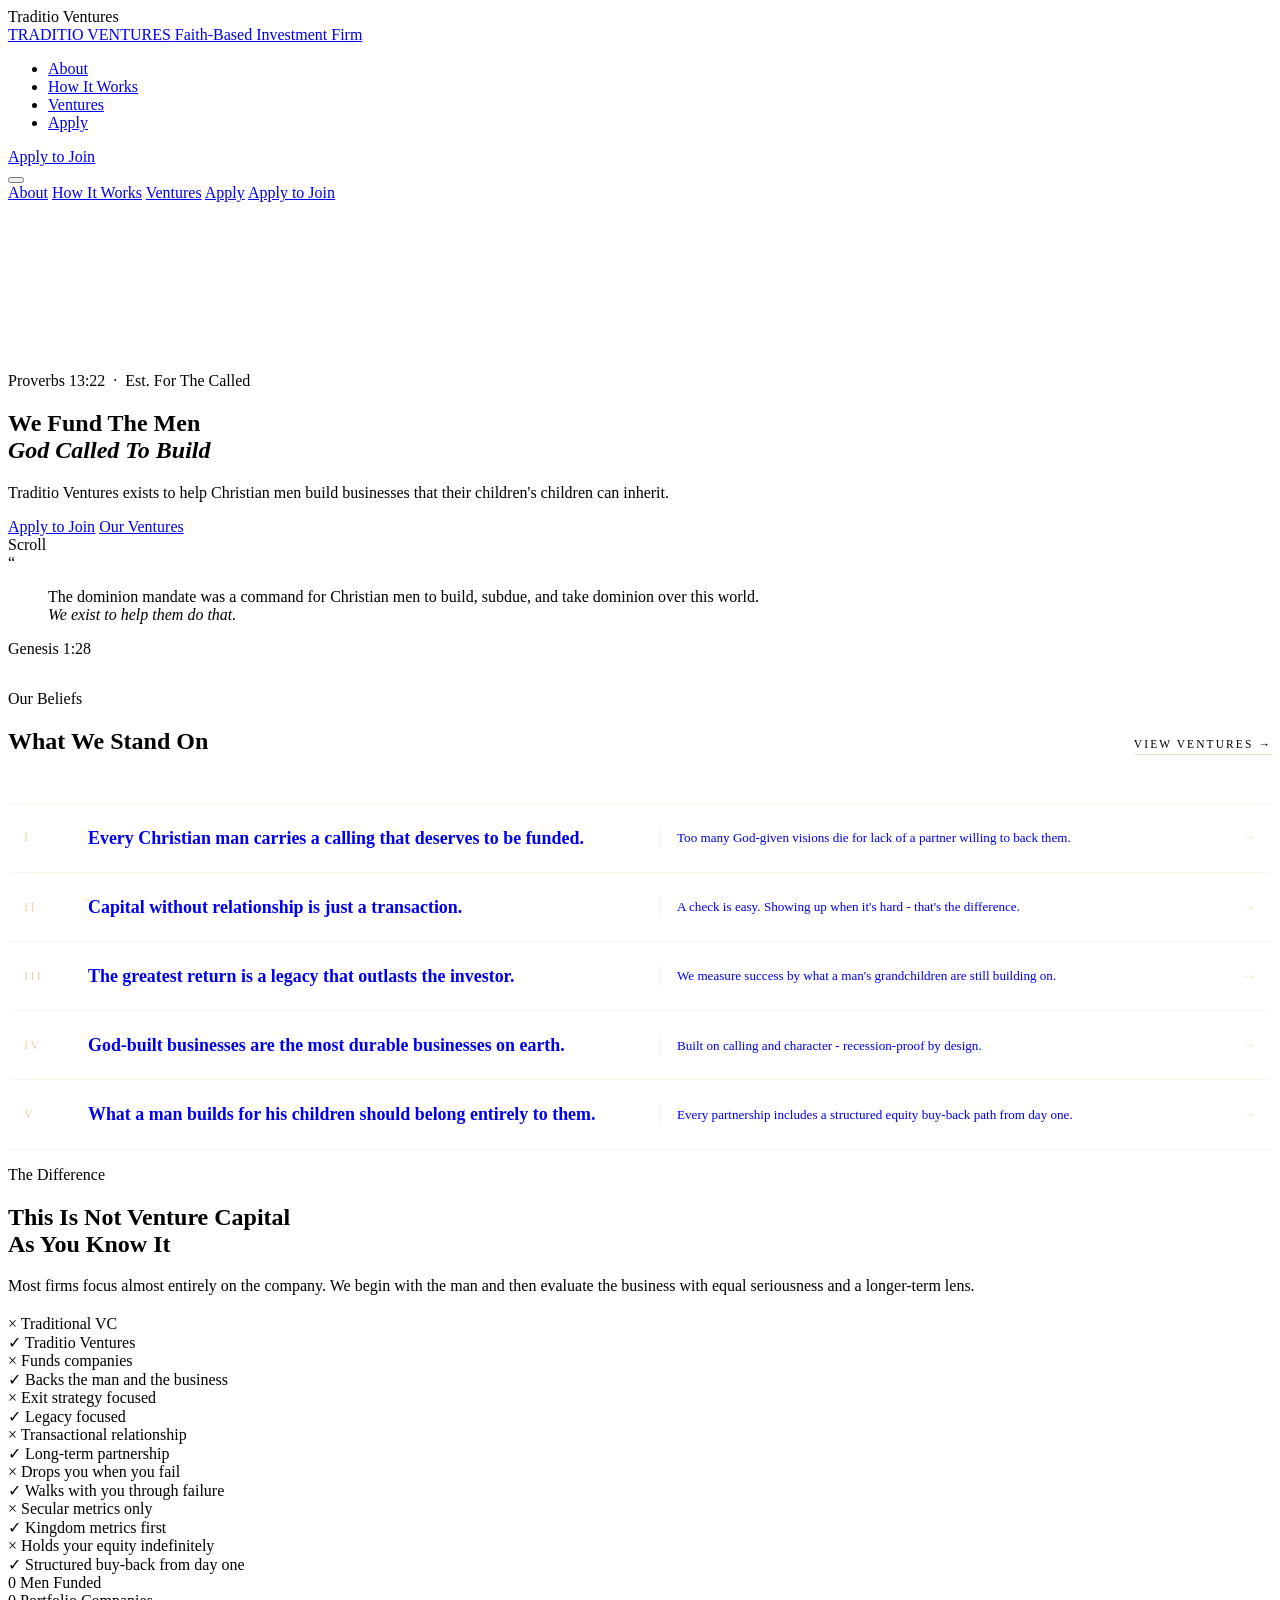
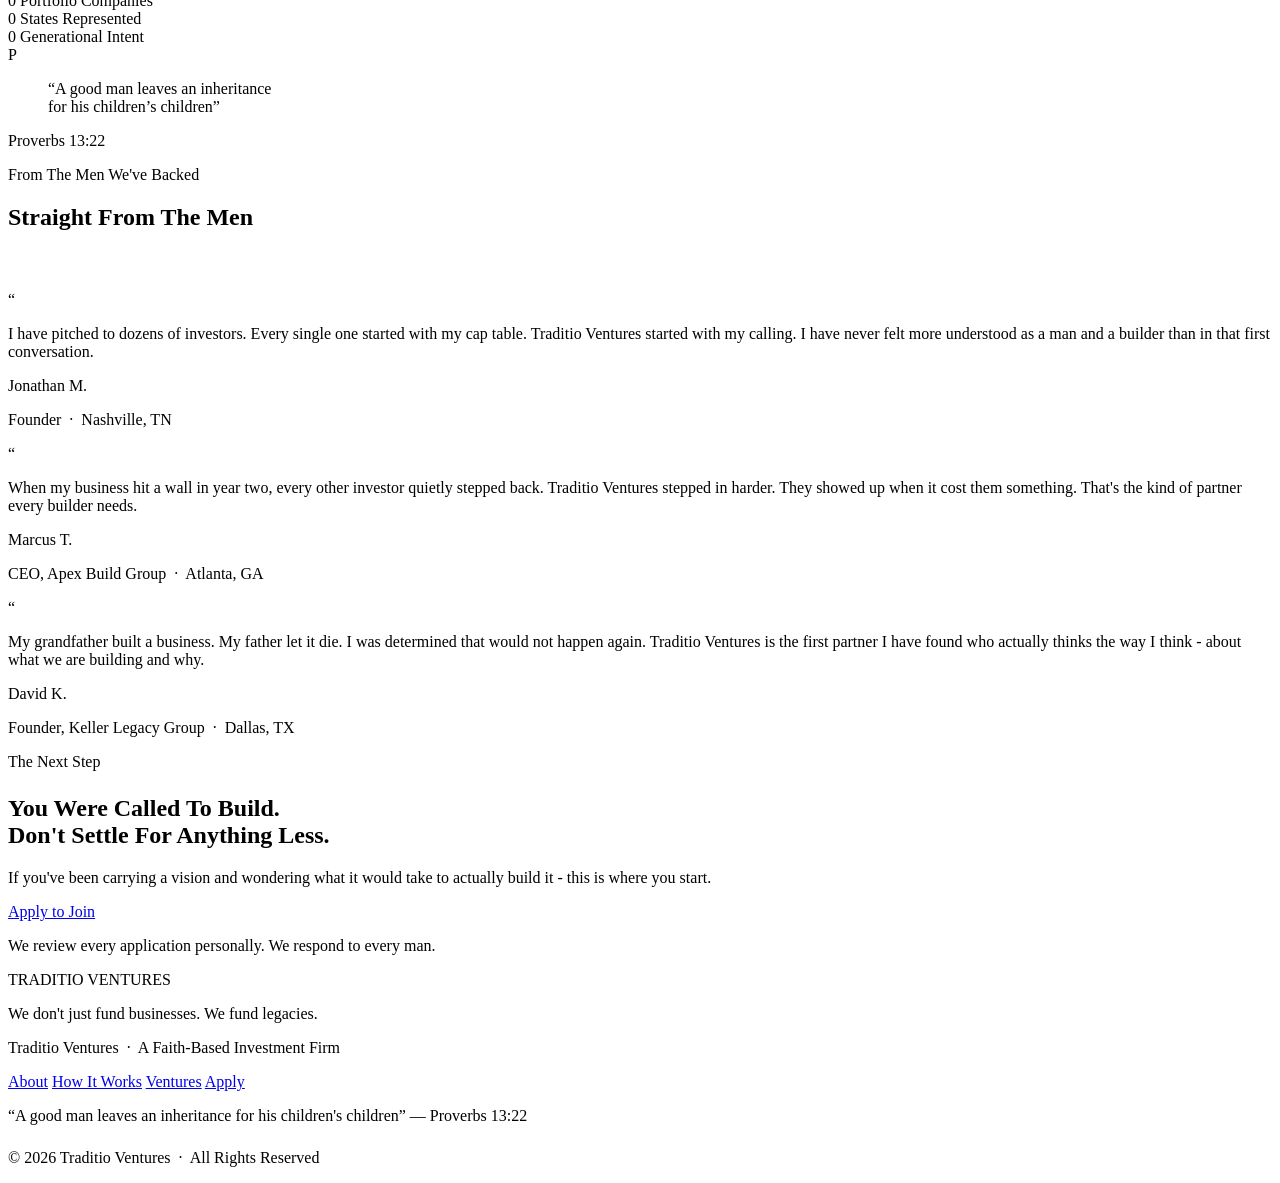
==== index.html @ 93e2459e "Add files via upload" ====
﻿<!DOCTYPE html>
<html lang="en">
<head>
  <meta charset="UTF-8" />
  <meta name="viewport" content="width=device-width, initial-scale=1.0" />
  <meta name="description" content="Traditio Ventures - We don't just fund businesses. We fund legacies. A faith-based investment firm partnering with Christian men building generational businesses." />
  <title>Traditio Ventures - We Fund Legacies</title>
  <link rel="preconnect" href="https://fonts.googleapis.com" />
  <link rel="preconnect" href="https://fonts.gstatic.com" crossorigin />
  <link rel="stylesheet" href="css/styles.css" />
</head>
<body>

  <div class="page-loader" aria-hidden="true">
    <span class="page-loader__text">Traditio Ventures</span>
  </div>

  <nav class="nav" role="navigation" aria-label="Main navigation">
    <a href="index.html" class="nav__brand">
      <span class="nav__wordmark">TRADITIO VENTURES</span>
      <span class="nav__sub">Faith-Based Investment Firm</span>
    </a>
        <ul class="nav__links" role="list">
      <li><a href="about.html"        class="nav__link">About</a></li>
      <li><a href="how-it-works.html" class="nav__link">How It Works</a></li>
      <li><a href="ventures.html"     class="nav__link">Ventures</a></li>
      <li><a href="apply.html"        class="nav__link">Apply</a></li>
    </ul>
    <div class="nav__cta-wrap">
      <a href="apply.html" class="btn btn-secondary nav__cta">Apply to Join</a>
    </div>
    <button class="nav__hamburger" aria-label="Open menu" aria-expanded="false">
      <span></span><span></span><span></span>
    </button>
  </nav>

    <div class="nav__mobile" role="dialog" aria-label="Mobile navigation">
    <a href="about.html"        class="nav__mobile-link">About</a>
    <a href="how-it-works.html" class="nav__mobile-link">How It Works</a>
    <a href="ventures.html"     class="nav__mobile-link">Ventures</a>
    <a href="apply.html"        class="nav__mobile-link">Apply</a>
    <a href="apply.html"        class="btn btn-primary nav__cta">Apply to Join</a>
  </div>

  <main>

    <!-- HERO -->
    <section class="hero" aria-label="Hero">
      <div class="hero__bg">
        <canvas class="hero__canvas" aria-hidden="true"></canvas>
        <div class="hero__glow" aria-hidden="true"></div>
      </div>
      <div class="hero__content">
        <div class="hero__line" aria-hidden="true"></div>
        <p class="t-label hero__label fade-up">Proverbs 13:22 &nbsp;&middot;&nbsp; Est. For The Called</p>
        <h1 class="t-display hero__headline fade-up fade-up-delay-1">
          We Fund The Men<br>
          <em style="font-style:italic; color: var(--gold);">God Called To Build</em>
        </h1>
        <p class="hero__sub fade-up fade-up-delay-2">
          Traditio Ventures exists to help Christian men build businesses that their children's children can inherit.
        </p>
        <div class="hero__ctas fade-up fade-up-delay-3">
          <a href="apply.html"      class="btn btn-primary">Apply to Join</a>
          <a href="ventures.html" class="btn btn-secondary">Our Ventures</a>
        </div>
      </div>
      <div class="hero__scroll" aria-hidden="true">
        <span class="hero__scroll-text">Scroll</span>
        <div class="hero__scroll-line"></div>
      </div>
    </section>

    <!-- STATEMENT -->
    <section class="statement-section" aria-label="Core Statement">
      <div class="statement__quote-mark" aria-hidden="true">&ldquo;</div>
      <div class="container text-center">
        <div class="gold-line"></div>
        <blockquote class="statement__text fade-in">
          The dominion mandate was a command for Christian men to build, subdue, and take dominion over this world.<br>
          <em>We exist to help them do that.</em>
        </blockquote>
        <div class="gold-line"></div>
        <p class="statement__attribution fade-up fade-up-delay-1">
          Genesis 1:28
        </p>
      </div>
    </section>

    <!-- WHAT WE BELIEVE -->
    <section class="beliefs-strip section-pad bg-primary" aria-label="What We Believe">
      <div class="container">

        <div class="beliefs-strip__header fade-up">
          <div>
            <p class="section-label left">Our Beliefs</p>
            <h2 class="section-headline" style="margin-bottom:0;">What We Stand On</h2>
          </div>
          <a href="ventures.html" class="beliefs-strip__more">
            View Ventures <span aria-hidden="true">&rarr;</span>
          </a>
        </div>

        <div class="gold-line fade-up" style="margin-bottom: 48px;"></div>

        <div class="beliefs-list">

          <a href="ventures.html" class="belief-row fade-up">
            <span class="belief-row__num">I</span>
            <span class="belief-row__title">Every Christian man carries a calling that deserves to be funded.</span>
            <span class="belief-row__snippet">Too many God-given visions die for lack of a partner willing to back them.</span>
            <span class="belief-row__arrow" aria-hidden="true">&rarr;</span>
          </a>

          <a href="ventures.html" class="belief-row fade-up fade-up-delay-1">
            <span class="belief-row__num">II</span>
            <span class="belief-row__title">Capital without relationship is just a transaction.</span>
            <span class="belief-row__snippet">A check is easy. Showing up when it's hard - that's the difference.</span>
            <span class="belief-row__arrow" aria-hidden="true">&rarr;</span>
          </a>

          <a href="ventures.html" class="belief-row fade-up fade-up-delay-2">
            <span class="belief-row__num">III</span>
            <span class="belief-row__title">The greatest return is a legacy that outlasts the investor.</span>
            <span class="belief-row__snippet">We measure success by what a man's grandchildren are still building on.</span>
            <span class="belief-row__arrow" aria-hidden="true">&rarr;</span>
          </a>

          <a href="ventures.html" class="belief-row fade-up fade-up-delay-3">
            <span class="belief-row__num">IV</span>
            <span class="belief-row__title">God-built businesses are the most durable businesses on earth.</span>
            <span class="belief-row__snippet">Built on calling and character - recession-proof by design.</span>
            <span class="belief-row__arrow" aria-hidden="true">&rarr;</span>
          </a>

          <a href="ventures.html" class="belief-row fade-up fade-up-delay-4">
            <span class="belief-row__num">V</span>
            <span class="belief-row__title">What a man builds for his children should belong entirely to them.</span>
            <span class="belief-row__snippet">Every partnership includes a structured equity buy-back path from day one.</span>
            <span class="belief-row__arrow" aria-hidden="true">&rarr;</span>
          </a>

        </div>
      </div>
    </section>

    <!-- HOW WE ARE DIFFERENT -->
    <section class="section-pad bg-tertiary" aria-label="How We Are Different">
      <div class="container">

        <div class="text-center fade-up" style="margin-bottom: 20px;">
          <p class="section-label center">The Difference</p>
          <h2 class="section-headline">This Is Not Venture Capital<br>As You Know It</h2>
          <div class="gold-line"></div>
          <p class="section-sub center" style="margin-top: 16px;">
            Most firms focus almost entirely on the company. We begin with the man and then evaluate the business with equal seriousness and a longer-term lens.
          </p>
        </div>

        <div class="comparison fade-up fade-up-delay-1">

          <div class="comparison__header comparison__header--trad">
            <span class="comparison__icon comparison__icon--x">&times;</span>
            Traditional VC
          </div>
          <div class="comparison__header comparison__header--tv">
            <span class="comparison__icon comparison__icon--check">&#10003;</span>
            Traditio Ventures
          </div>

          <div class="comparison__cell comparison__cell--trad">
            <span class="comparison__icon comparison__icon--x">&times;</span>
            Funds companies
          </div>
          <div class="comparison__cell comparison__cell--tv">
            <span class="comparison__icon comparison__icon--check">&#10003;</span>
            Backs the man and the business
          </div>

          <div class="comparison__cell comparison__cell--trad">
            <span class="comparison__icon comparison__icon--x">&times;</span>
            Exit strategy focused
          </div>
          <div class="comparison__cell comparison__cell--tv">
            <span class="comparison__icon comparison__icon--check">&#10003;</span>
            Legacy focused
          </div>

          <div class="comparison__cell comparison__cell--trad">
            <span class="comparison__icon comparison__icon--x">&times;</span>
            Transactional relationship
          </div>
          <div class="comparison__cell comparison__cell--tv">
            <span class="comparison__icon comparison__icon--check">&#10003;</span>
            Long-term partnership
          </div>

          <div class="comparison__cell comparison__cell--trad">
            <span class="comparison__icon comparison__icon--x">&times;</span>
            Drops you when you fail
          </div>
          <div class="comparison__cell comparison__cell--tv">
            <span class="comparison__icon comparison__icon--check">&#10003;</span>
            Walks with you through failure
          </div>

          <div class="comparison__cell comparison__cell--trad">
            <span class="comparison__icon comparison__icon--x">&times;</span>
            Secular metrics only
          </div>
          <div class="comparison__cell comparison__cell--tv">
            <span class="comparison__icon comparison__icon--check">&#10003;</span>
            Kingdom metrics first
          </div>

          <div class="comparison__cell comparison__cell--trad">
            <span class="comparison__icon comparison__icon--x">&times;</span>
            Holds your equity indefinitely
          </div>
          <div class="comparison__cell comparison__cell--tv">
            <span class="comparison__icon comparison__icon--check">&#10003;</span>
            Structured buy-back from day one
          </div>

        </div>
      </div>
    </section>

    <!-- THE NUMBERS -->
    <section class="bg-secondary" aria-label="Our Impact">
      <div class="container" style="padding-top: 0; padding-bottom: 0;">
        <div class="stats-grid">
          <div class="stat-item fade-up">
            <span class="stat-item__number" data-count="47" data-suffix="+">0</span>
            <span class="stat-item__label">Men Funded</span>
          </div>
          <div class="stat-item fade-up fade-up-delay-1">
            <span class="stat-item__number" data-count="52" data-suffix="+">0</span>
            <span class="stat-item__label">Portfolio Companies</span>
          </div>
          <div class="stat-item fade-up fade-up-delay-2">
            <span class="stat-item__number" data-count="24">0</span>
            <span class="stat-item__label">States Represented</span>
          </div>
          <div class="stat-item fade-up fade-up-delay-3">
            <span class="stat-item__number" data-count="100" data-suffix="%">0</span>
            <span class="stat-item__label">Generational Intent</span>
          </div>
        </div>
      </div>
    </section>

    <!-- SCRIPTURE -->
    <section class="scripture-section" aria-label="Scripture Foundation">
      <div class="scripture__bg-letter" aria-hidden="true">P</div>
      <div class="container">
        <blockquote class="scripture__verse fade-in">
          &ldquo;A good man leaves an inheritance<br>
          for his children&rsquo;s children&rdquo;
        </blockquote>
        <div class="gold-line fade-up"></div>
        <p class="scripture__ref fade-up fade-up-delay-1">Proverbs 13:22</p>
      </div>
    </section>

    <!-- TESTIMONIALS -->
    <section class="section-pad bg-tertiary" aria-label="Testimonials">
      <div class="container">

        <div class="text-center fade-up" style="margin-bottom: 60px;">
          <p class="section-label center">From The Men We've Backed</p>
          <h2 class="section-headline">Straight From The Men</h2>
          <div class="gold-line"></div>
        </div>

        <div class="testimonials-grid" data-stagger>

          <div class="testimonial-card fade-up">
            <span class="testimonial-card__mark" aria-hidden="true">&ldquo;</span>
            <p class="testimonial-card__text">
              I have pitched to dozens of investors. Every single one started with my cap table. Traditio Ventures started with my calling. I have never felt more understood as a man and a builder than in that first conversation.
            </p>
            <p class="testimonial-card__name">Jonathan M.</p>
            <p class="testimonial-card__meta">Founder &nbsp;&middot;&nbsp; Nashville, TN</p>
          </div>

          <div class="testimonial-card fade-up fade-up-delay-1">
            <span class="testimonial-card__mark" aria-hidden="true">&ldquo;</span>
            <p class="testimonial-card__text">
              When my business hit a wall in year two, every other investor quietly stepped back. Traditio Ventures stepped in harder. They showed up when it cost them something. That's the kind of partner every builder needs.
            </p>
            <p class="testimonial-card__name">Marcus T.</p>
            <p class="testimonial-card__meta">CEO, Apex Build Group &nbsp;&middot;&nbsp; Atlanta, GA</p>
          </div>

          <div class="testimonial-card fade-up fade-up-delay-2">
            <span class="testimonial-card__mark" aria-hidden="true">&ldquo;</span>
            <p class="testimonial-card__text">
              My grandfather built a business. My father let it die. I was determined that would not happen again. Traditio Ventures is the first partner I have found who actually thinks the way I think - about what we are building and why.
            </p>
            <p class="testimonial-card__name">David K.</p>
            <p class="testimonial-card__meta">Founder, Keller Legacy Group &nbsp;&middot;&nbsp; Dallas, TX</p>
          </div>

        </div>
      </div>
    </section>

    <!-- APPLY CTA -->
    <section class="cta-section" aria-label="Apply to Join">
      <div class="container">
        <p class="t-label text-center fade-up" style="margin-bottom: 24px;">The Next Step</p>
        <h2 class="cta-section__headline fade-up fade-up-delay-1">
          You Were Called To Build.<br>Don't Settle For Anything Less.
        </h2>
        <p class="cta-section__sub fade-up fade-up-delay-2">
          If you've been carrying a vision and wondering what it would take to actually build it - this is where you start.
        </p>
        <div class="cta-section__deco fade-up fade-up-delay-3">
          <div class="cta-section__deco-line"></div>
          <a href="apply.html" class="btn btn-primary">Apply to Join</a>
          <div class="cta-section__deco-line"></div>
        </div>
        <p class="cta-section__note fade-up fade-up-delay-4">
          We review every application personally. We respond to every man.
        </p>
      </div>
    </section>

  </main>

  <footer class="footer" role="contentinfo">
    <div class="container">
      <div class="footer__wordmark">TRADITIO VENTURES</div>
      <div class="gold-line"></div>
      <p class="footer__tagline">We don't just fund businesses. We fund legacies.</p>
      <p class="footer__parent">Traditio Ventures &nbsp;&middot;&nbsp; A Faith-Based Investment Firm</p>
            <nav class="footer__nav" aria-label="Footer navigation">
        <a href="about.html"        class="footer__nav-link">About</a>
        <a href="how-it-works.html" class="footer__nav-link">How It Works</a>
        <a href="ventures.html"     class="footer__nav-link">Ventures</a>
        <a href="apply.html"        class="footer__nav-link">Apply</a>
      </nav>
      <div class="gold-line"></div>
      <p class="footer__scripture">&ldquo;A good man leaves an inheritance for his children's children&rdquo; &mdash; Proverbs 13:22</p>
      <div class="gold-line-full" style="max-width: 400px; margin: 24px auto;"></div>
      <p class="footer__copy">&copy; 2026 Traditio Ventures &nbsp;&middot;&nbsp; All Rights Reserved</p>
    </div>
  </footer>

  <script src="js/main.js"></script>

  <style>
    .beliefs-strip__header {
      display: flex; align-items: flex-end; justify-content: space-between;
      margin-bottom: 24px; gap: 24px;
    }
    .beliefs-strip__more {
      font-family: var(--font-body); font-size: 0.72rem; letter-spacing: 0.18em;
      text-transform: uppercase; color: var(--gold); text-decoration: none;
      white-space: nowrap; padding-bottom: 4px;
      border-bottom: 1px solid rgba(201,168,76,0.35);
      transition: color 0.25s ease, border-color 0.25s ease;
    }
    .beliefs-strip__more:hover { color: var(--gold-bright); border-color: var(--gold); }
    .beliefs-list { display: flex; flex-direction: column; }
    .belief-row {
      display: grid; grid-template-columns: 36px 1fr 1fr 24px;
      align-items: center; gap: 0 28px; padding: 22px 16px;
      text-decoration: none; border-bottom: 1px solid rgba(201,168,76,0.1);
      border-radius: 3px; transition: background 0.25s ease, padding-left 0.25s ease;
    }
    .belief-row:first-child { border-top: 1px solid rgba(201,168,76,0.1); }
    .belief-row:hover { background: rgba(201,168,76,0.05); padding-left: 24px; }
    .belief-row:hover .belief-row__num,
    .belief-row:hover .belief-row__arrow { color: var(--gold); }
    .belief-row:hover .belief-row__title { color: var(--gold-bright); }
    .belief-row__num {
      font-family: var(--font-display); font-size: 0.75rem;
      letter-spacing: 0.2em; color: rgba(201,168,76,0.5); transition: color 0.25s ease;
    }
    .belief-row__title {
      font-family: var(--font-display); font-size: clamp(1rem, 1.4vw, 1.2rem);
      font-weight: 600; color: var(--text-primary); line-height: 1.35; transition: color 0.25s ease;
    }
    .belief-row__snippet {
      font-family: var(--font-body); font-size: 0.82rem; color: var(--text-muted);
      line-height: 1.5; padding-left: 16px; border-left: 1px solid rgba(201,168,76,0.15);
    }
    .belief-row__arrow {
      font-size: 0.9rem; color: rgba(201,168,76,0.3); text-align: right;
      transition: color 0.25s ease, transform 0.25s ease;
    }
    .belief-row:hover .belief-row__arrow { transform: translateX(4px); }
    @media (max-width: 768px) {
      .beliefs-strip__header { flex-direction: column; align-items: flex-start; }
      .belief-row {
        grid-template-columns: 28px 1fr 20px;
        grid-template-rows: auto auto; gap: 4px 16px;
      }
      .belief-row__snippet { grid-column: 2; border-left: none; padding-left: 0; margin-top: 4px; }
      .belief-row__arrow { grid-row: 1; }
    }
  </style>

</body>
</html>
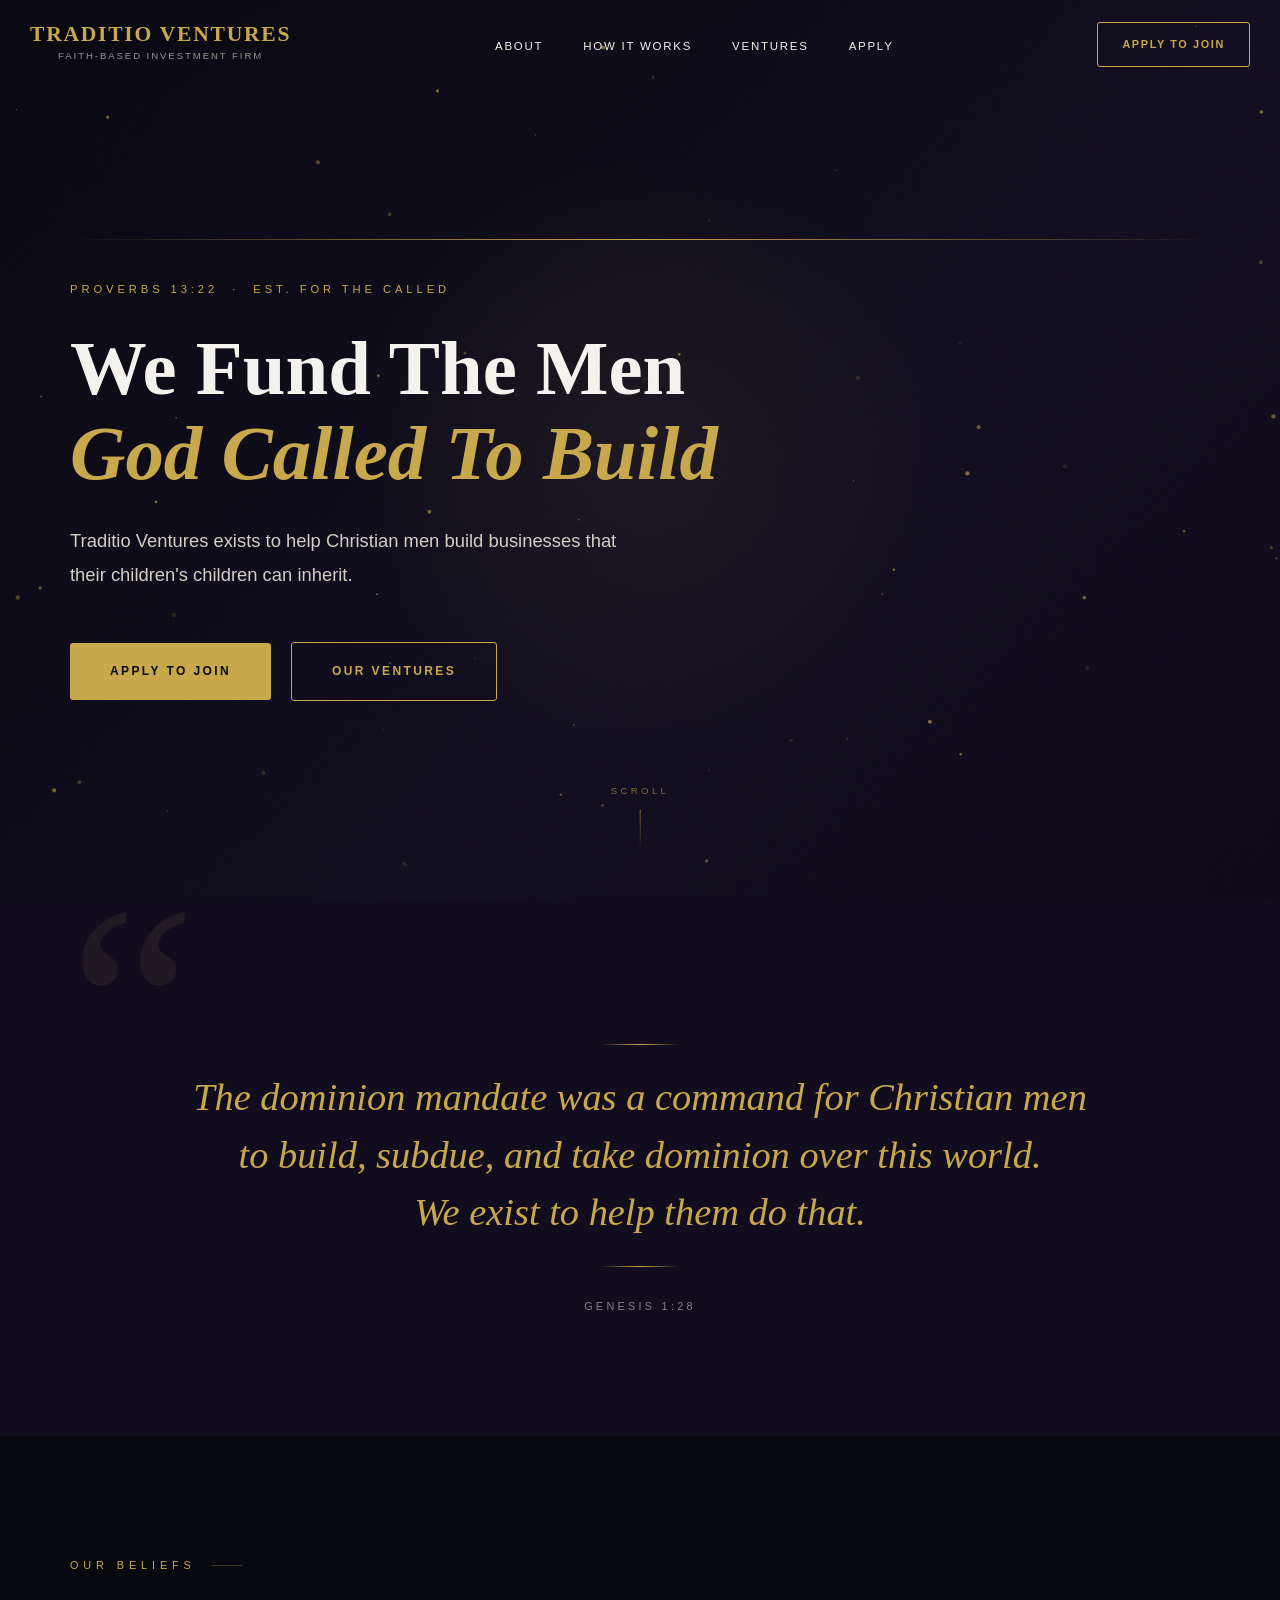
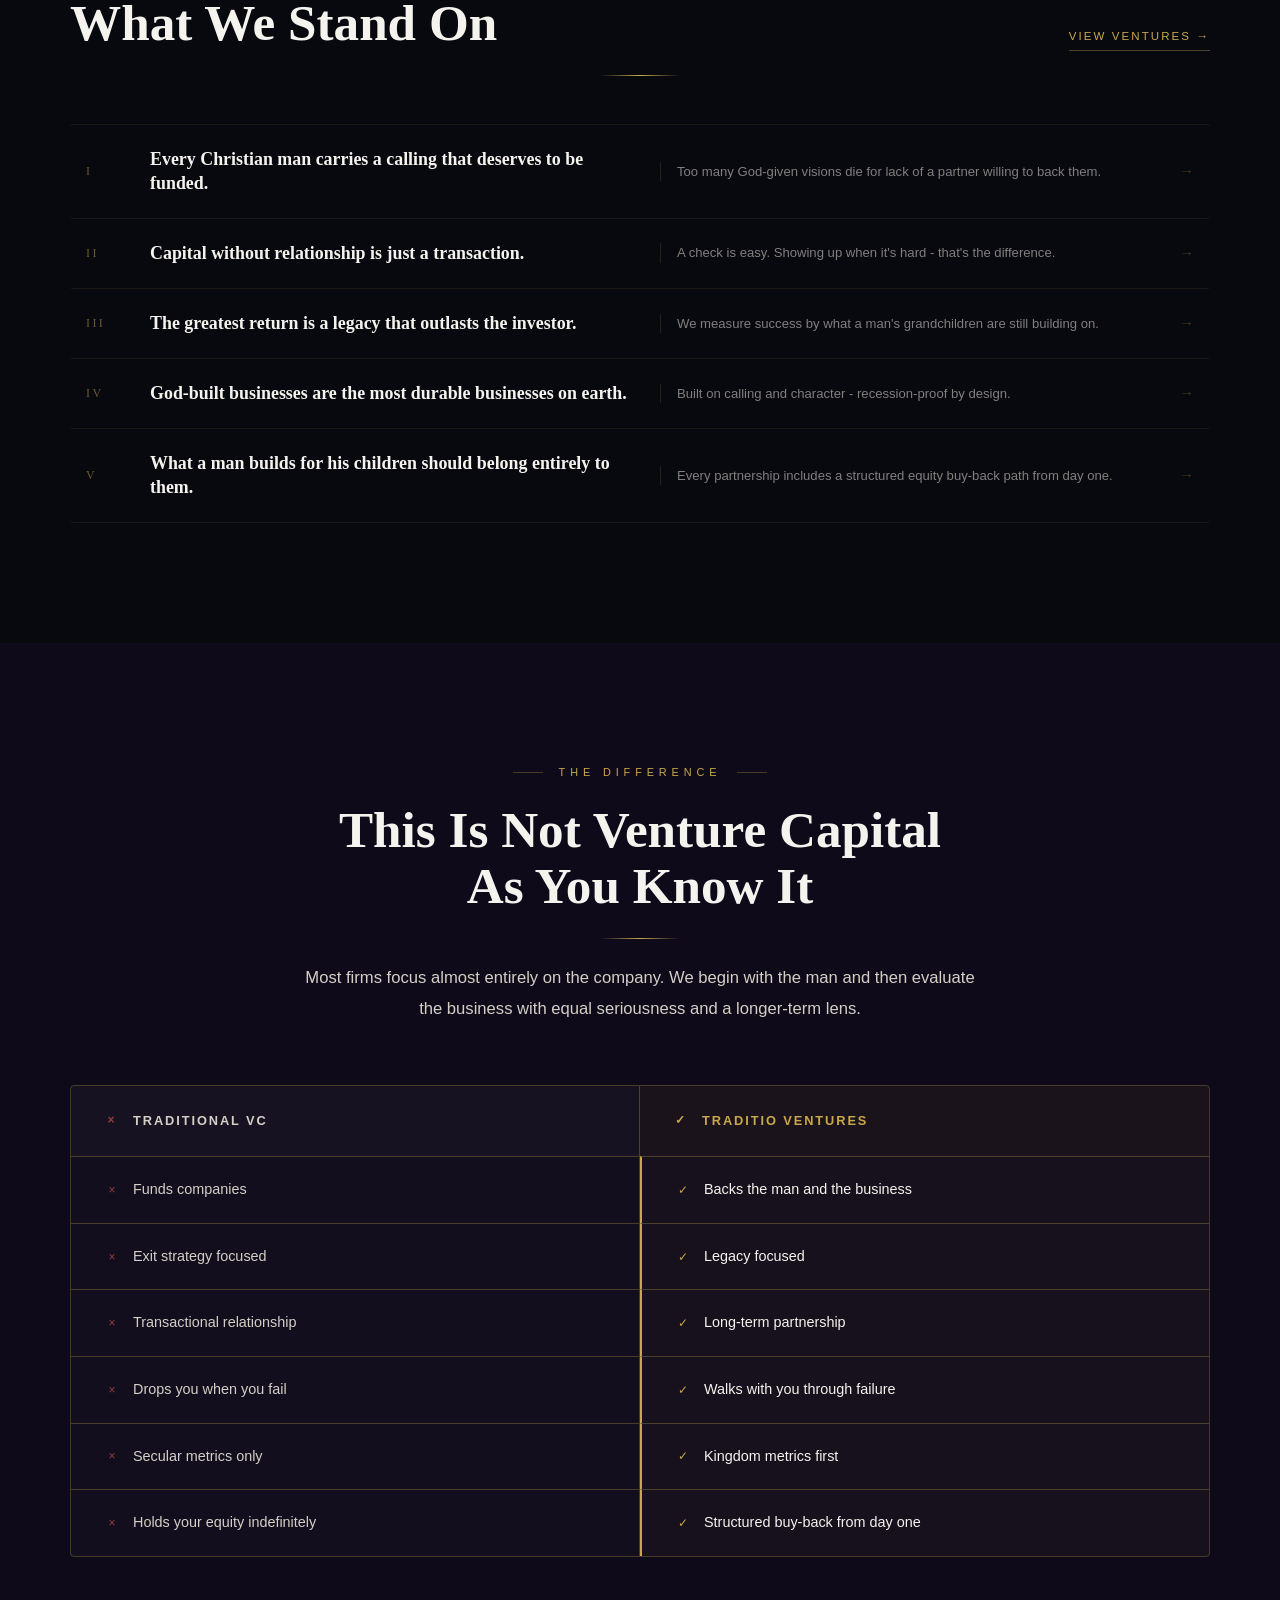
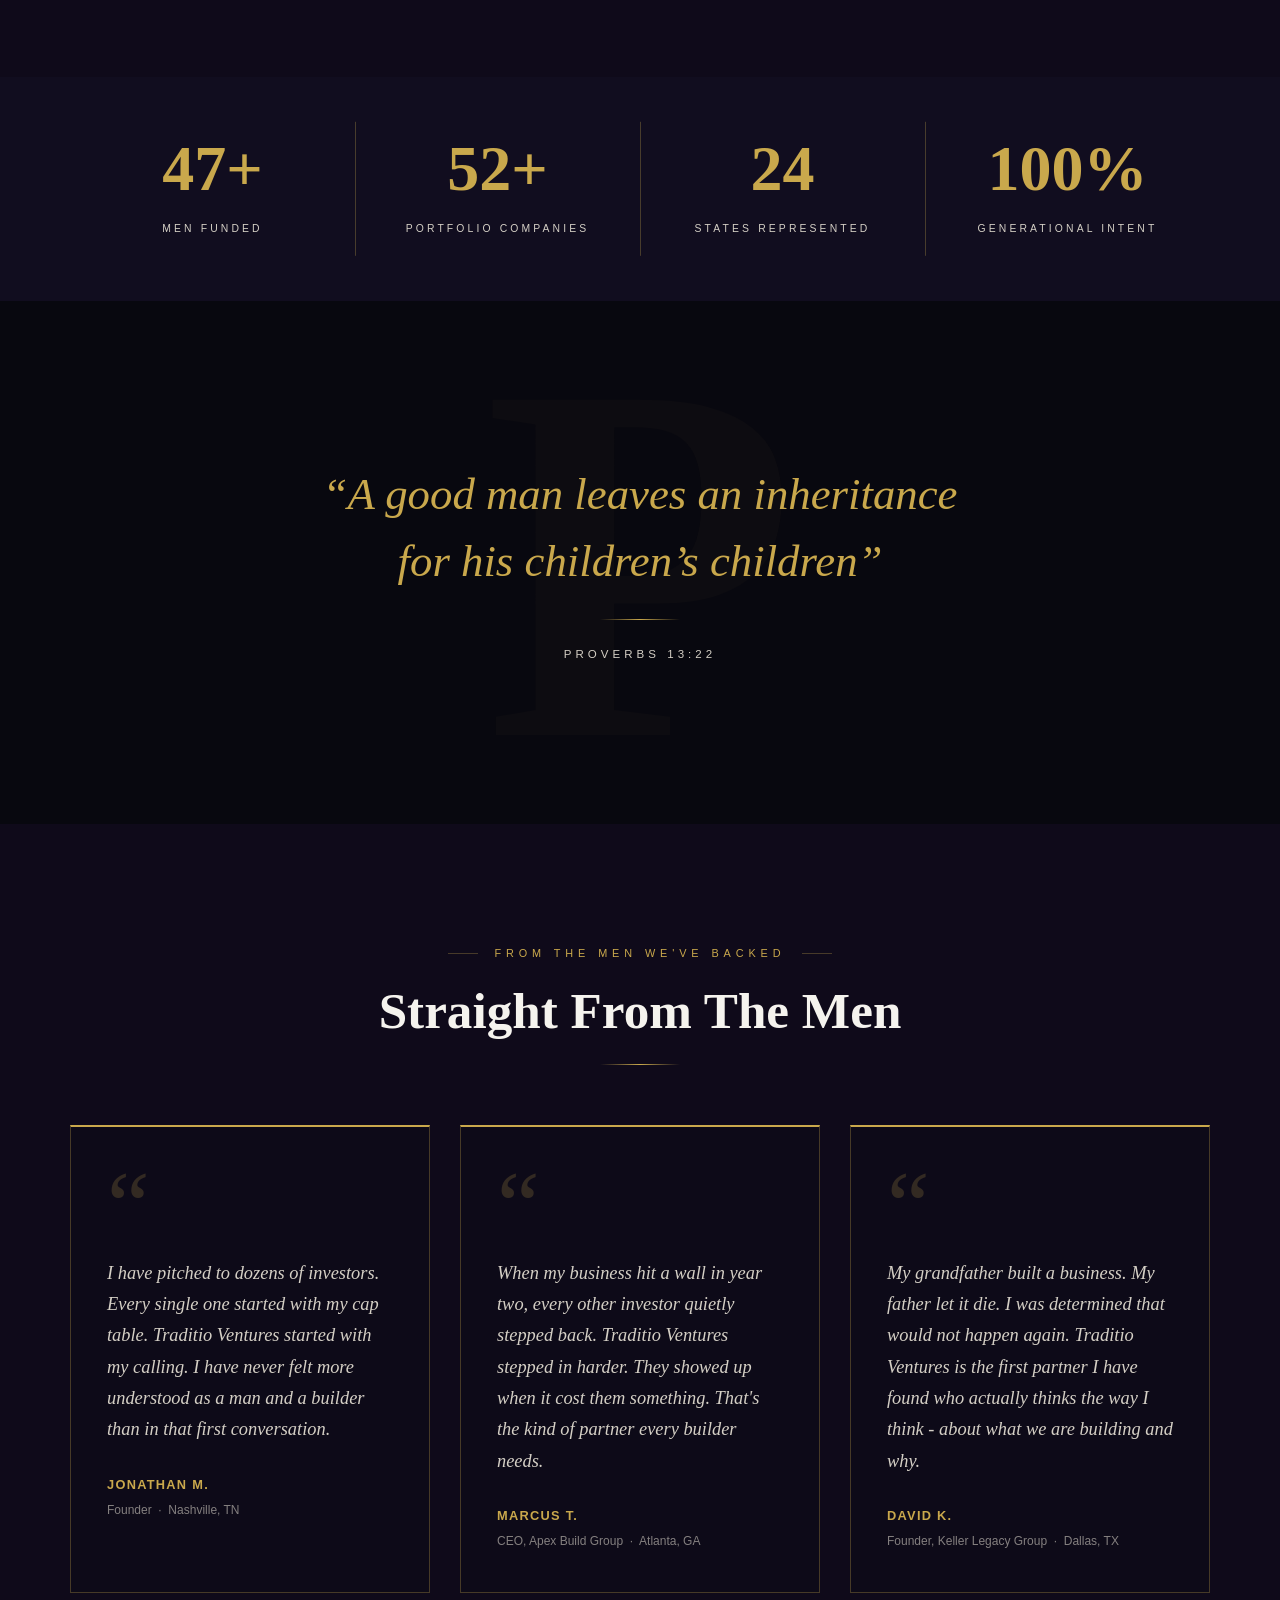
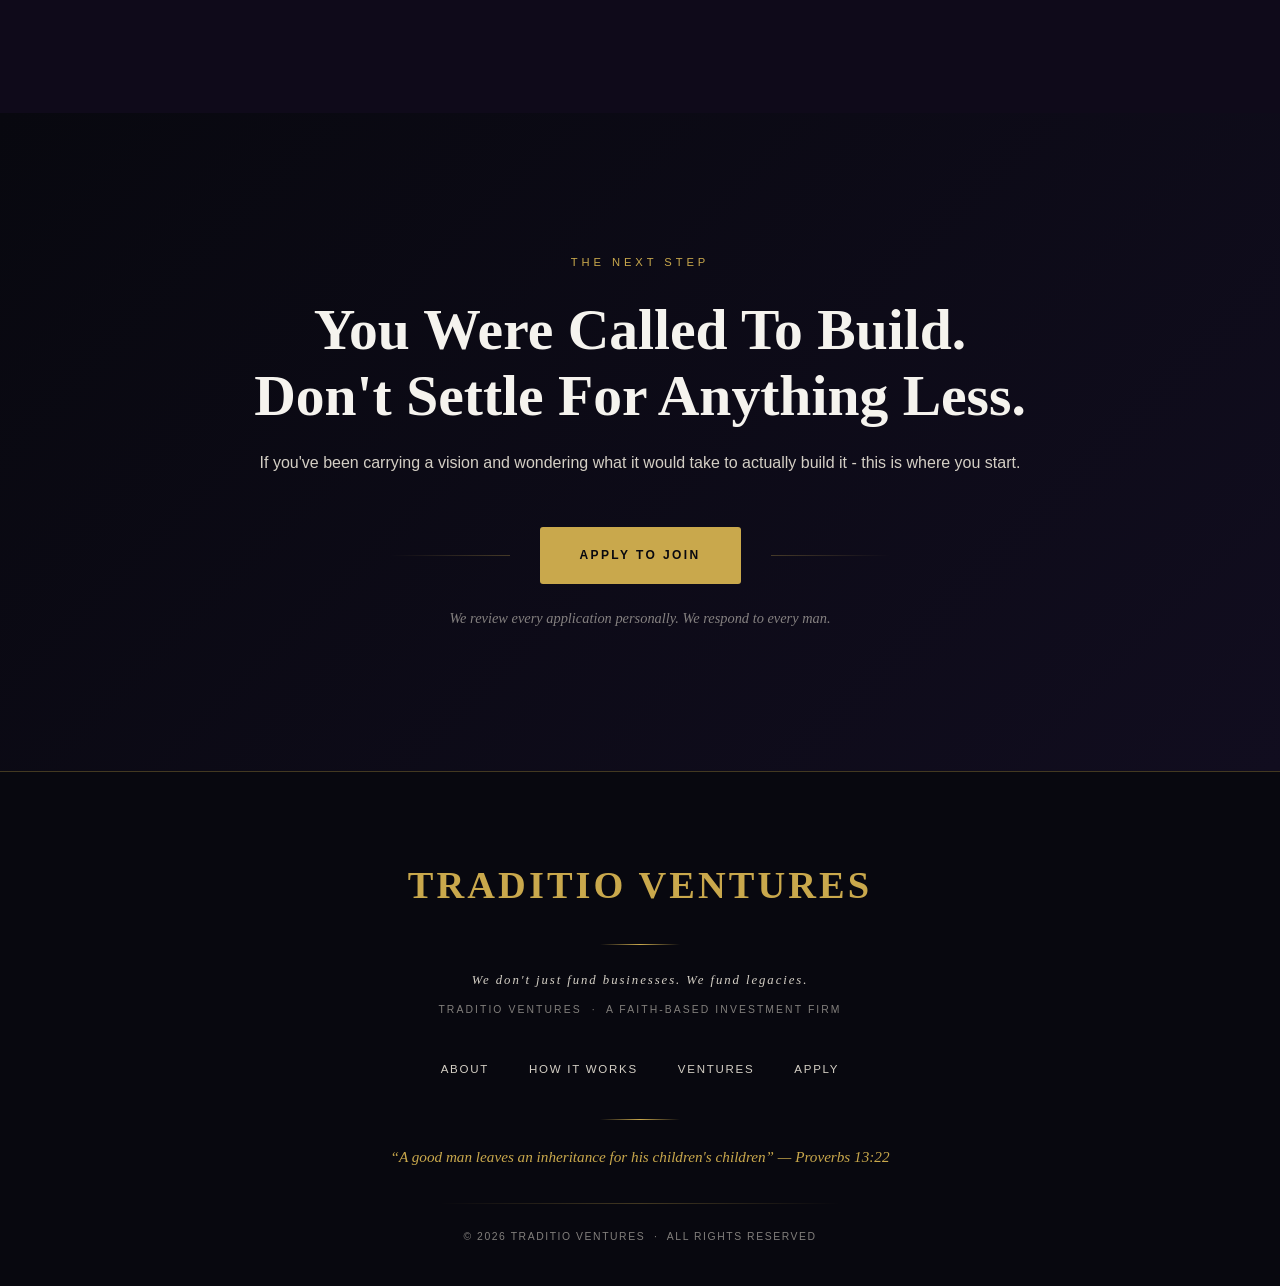
==== commit d0263db9: "Add files via upload" ====
--- a/index.html
+++ b/index.html
@@ -7,7 +7,7 @@
   <title>Traditio Ventures - We Fund Legacies</title>
   <link rel="preconnect" href="https://fonts.googleapis.com" />
   <link rel="preconnect" href="https://fonts.gstatic.com" crossorigin />
-  <link rel="stylesheet" href="css/styles.css" />
+  <link rel="stylesheet" href="styles.css" />
 </head>
 <body>
 
@@ -348,7 +348,7 @@
     </div>
   </footer>
 
-  <script src="js/main.js"></script>
+  <script src="main.js"></script>
 
   <style>
     .beliefs-strip__header {
--- a/styles.css
+++ b/styles.css
@@ -0,0 +1,1735 @@
+/* ============================================================
+   TRADITIO VENTURES — GLOBAL STYLESHEET
+   Premium Faith-Based Venture Capital
+   Color System: Midnight Purple & Burnished Gold
+   ============================================================ */
+
+@import url('https://fonts.googleapis.com/css2?family=Cormorant+Garamond:ital,wght@0,300;0,400;0,500;0,600;0,700;1,300;1,400;1,500;1,600;1,700&family=Montserrat:ital,wght@0,300;0,400;0,500;0,600;0,700;1,300;1,400&display=swap');
+
+/* ============================================================
+   CSS CUSTOM PROPERTIES
+   ============================================================ */
+:root {
+  /* Background Colors */
+  --bg-primary:    #08080F;
+  --bg-secondary:  #110D1F;
+  --bg-tertiary:   #0F0A1A;
+  --bg-card:       #0D0A18;
+
+  /* Gold Accents */
+  --gold:          #C9A84C;
+  --gold-warm:     #E8C96A;
+  --gold-muted:    #8B6914;
+  --gold-border:   rgba(201, 168, 76, 0.3);
+  --gold-glow:     rgba(201, 168, 76, 0.25);
+  --gold-glow-strong: rgba(232, 201, 106, 0.4);
+
+  /* Text Colors */
+  --text-primary:  #F5F3EE;
+  --text-secondary:#D4CFC5;
+  --text-muted:    rgba(212, 207, 197, 0.6);
+
+  /* Typography */
+  --font-display:  'Cormorant Garamond', Georgia, serif;
+  --font-body:     'Montserrat', -apple-system, sans-serif;
+
+  /* Spacing */
+  --pad-section:   120px;
+  --max-w:         1200px;
+  --gutter:        30px;
+
+  /* Transitions */
+  --ease:          0.3s ease;
+  --ease-slow:     0.6s ease;
+}
+
+/* ============================================================
+   RESET & BASE
+   ============================================================ */
+*, *::before, *::after {
+  box-sizing: border-box;
+  margin: 0;
+  padding: 0;
+}
+
+html {
+  scroll-behavior: smooth;
+  font-size: 16px;
+}
+
+body {
+  background-color: var(--bg-primary);
+  color: var(--text-primary);
+  font-family: var(--font-body);
+  font-weight: 400;
+  line-height: 1.75;
+  overflow-x: hidden;
+  -webkit-font-smoothing: antialiased;
+  -moz-osx-font-smoothing: grayscale;
+}
+
+/* Grain texture overlay */
+body::after {
+  content: '';
+  position: fixed;
+  inset: 0;
+  background-image:
+    url("data:image/svg+xml,%3Csvg xmlns='http://www.w3.org/2000/svg' width='300' height='300'%3E%3Cfilter id='n'%3E%3CfeTurbulence type='fractalNoise' baseFrequency='0.75' numOctaves='4' stitchTiles='stitch'/%3E%3C/filter%3E%3Crect width='300' height='300' filter='url(%23n)' opacity='1'/%3E%3C/svg%3E");
+  opacity: 0.028;
+  pointer-events: none;
+  z-index: 9999;
+}
+
+img { max-width: 100%; display: block; }
+a  { color: inherit; text-decoration: none; }
+ul { list-style: none; }
+button { cursor: pointer; border: none; background: none; font-family: inherit; }
+
+/* ============================================================
+   TYPOGRAPHY SYSTEM
+   ============================================================ */
+.t-display {
+  font-family: var(--font-display);
+  font-weight: 700;
+  line-height: 1.1;
+  color: var(--text-primary);
+}
+
+.t-display-italic {
+  font-family: var(--font-display);
+  font-style: italic;
+  font-weight: 600;
+  line-height: 1.15;
+  color: var(--gold);
+}
+
+.t-label {
+  font-family: var(--font-body);
+  font-weight: 300;
+  font-size: 0.7rem;
+  letter-spacing: 0.35em;
+  text-transform: uppercase;
+  color: var(--gold);
+}
+
+.t-body {
+  font-family: var(--font-body);
+  font-weight: 400;
+  color: var(--text-secondary);
+  line-height: 1.8;
+}
+
+.t-body-sm {
+  font-family: var(--font-body);
+  font-weight: 400;
+  font-size: 0.85rem;
+  color: var(--text-secondary);
+}
+
+/* ============================================================
+   LAYOUT UTILITIES
+   ============================================================ */
+.container {
+  max-width: var(--max-w);
+  margin: 0 auto;
+  padding: 0 var(--gutter);
+}
+
+.section-pad {
+  padding: var(--pad-section) 0;
+}
+
+.text-center { text-align: center; }
+.text-gold   { color: var(--gold); }
+.text-gold-warm { color: var(--gold-warm); }
+.text-cream  { color: var(--text-secondary); }
+
+/* ============================================================
+   GOLD DIVIDER LINE
+   ============================================================ */
+.gold-line {
+  width: 80px;
+  height: 1px;
+  background: linear-gradient(90deg, transparent, var(--gold), transparent);
+  margin: 24px auto;
+}
+
+.gold-line-full {
+  width: 100%;
+  height: 1px;
+  background: linear-gradient(90deg, transparent, var(--gold-border), transparent);
+}
+
+.gold-line-left {
+  width: 80px;
+  height: 1px;
+  background: linear-gradient(90deg, var(--gold), transparent);
+  margin: 24px 0;
+}
+
+/* ============================================================
+   BUTTONS
+   ============================================================ */
+.btn {
+  display: inline-flex;
+  align-items: center;
+  justify-content: center;
+  gap: 10px;
+  font-family: var(--font-body);
+  font-size: 0.75rem;
+  font-weight: 600;
+  letter-spacing: 0.2em;
+  text-transform: uppercase;
+  padding: 18px 40px;
+  border-radius: 3px;
+  transition: all var(--ease);
+  position: relative;
+  overflow: hidden;
+  min-height: 56px;
+}
+
+.btn::before {
+  content: '';
+  position: absolute;
+  inset: 0;
+  opacity: 0;
+  transition: opacity var(--ease);
+}
+
+/* Primary: gold fill */
+.btn-primary {
+  background: var(--gold);
+  color: var(--bg-primary);
+  box-shadow: 0 0 0 0 var(--gold-glow);
+}
+
+.btn-primary:hover {
+  background: var(--gold-warm);
+  box-shadow: 0 0 30px 8px var(--gold-glow), 0 0 60px 20px var(--gold-glow);
+  transform: translateY(-2px);
+}
+
+/* Secondary: gold outline */
+.btn-secondary {
+  background: transparent;
+  color: var(--gold);
+  border: 1px solid var(--gold);
+}
+
+.btn-secondary:hover {
+  background: var(--gold);
+  color: var(--bg-primary);
+  box-shadow: 0 0 25px 6px var(--gold-glow);
+  transform: translateY(-2px);
+}
+
+/* ============================================================
+   NAVIGATION
+   ============================================================ */
+.nav {
+  position: fixed;
+  top: 0;
+  left: 0;
+  right: 0;
+  z-index: 1000;
+  padding: 22px var(--gutter);
+  display: flex;
+  align-items: center;
+  justify-content: space-between;
+  transition: background var(--ease), border-bottom var(--ease), padding var(--ease);
+  background: transparent;
+}
+
+.nav.scrolled {
+  background: rgba(8, 8, 15, 0.96);
+  backdrop-filter: blur(20px);
+  -webkit-backdrop-filter: blur(20px);
+  border-bottom: 1px solid var(--gold-border);
+  padding: 16px var(--gutter);
+}
+
+.nav__brand {
+  display: flex;
+  flex-direction: column;
+  gap: 2px;
+  align-items: center;
+  text-align: center;
+}
+
+.nav__wordmark {
+  font-family: var(--font-display);
+  font-size: 1.35rem;
+  font-weight: 700;
+  letter-spacing: 0.08em;
+  color: var(--gold);
+  line-height: 1;
+}
+
+.nav__sub {
+  font-family: var(--font-body);
+  font-size: 0.6rem;
+  letter-spacing: 0.2em;
+  text-transform: uppercase;
+  color: var(--text-secondary);
+  opacity: 0.7;
+}
+
+.nav__links {
+  display: flex;
+  align-items: center;
+  gap: 40px;
+}
+
+.nav__link {
+  font-family: var(--font-body);
+  font-size: 0.72rem;
+  font-weight: 500;
+  letter-spacing: 0.15em;
+  text-transform: uppercase;
+  color: var(--text-primary);
+  position: relative;
+  transition: color var(--ease);
+}
+
+.nav__link::after {
+  content: '';
+  position: absolute;
+  bottom: -4px;
+  left: 0;
+  width: 0;
+  height: 1px;
+  background: var(--gold);
+  transition: width var(--ease);
+}
+
+.nav__link:hover {
+  color: var(--gold);
+}
+
+.nav__link:hover::after {
+  width: 100%;
+}
+
+.nav__cta {
+  font-size: 0.68rem;
+  padding: 12px 24px;
+  min-height: 44px;
+  letter-spacing: 0.15em;
+}
+
+/* Hamburger */
+.nav__hamburger {
+  display: none;
+  flex-direction: column;
+  gap: 6px;
+  padding: 8px;
+  cursor: pointer;
+  z-index: 1002;
+}
+
+.nav__hamburger span {
+  display: block;
+  width: 26px;
+  height: 1.5px;
+  background: var(--gold);
+  transition: all var(--ease);
+}
+
+.nav__hamburger.open span:nth-child(1) {
+  transform: translateY(7.5px) rotate(45deg);
+}
+.nav__hamburger.open span:nth-child(2) {
+  opacity: 0;
+}
+.nav__hamburger.open span:nth-child(3) {
+  transform: translateY(-7.5px) rotate(-45deg);
+}
+
+/* Mobile menu */
+.nav__mobile {
+  display: none;
+  position: fixed;
+  inset: 0;
+  background: rgba(8, 8, 15, 0.99);
+  backdrop-filter: blur(20px);
+  z-index: 1001;
+  flex-direction: column;
+  align-items: center;
+  justify-content: center;
+  gap: 40px;
+  transform: translateX(100%);
+  transition: transform 0.4s cubic-bezier(0.77, 0, 0.175, 1);
+}
+
+.nav__mobile.open {
+  transform: translateX(0);
+}
+
+.nav__mobile-link {
+  font-family: var(--font-display);
+  font-size: 2.5rem;
+  font-weight: 600;
+  color: var(--text-primary);
+  transition: color var(--ease);
+}
+
+.nav__mobile-link:hover {
+  color: var(--gold);
+}
+
+.nav__mobile .nav__cta {
+  margin-top: 20px;
+  font-size: 0.75rem;
+  padding: 16px 36px;
+}
+
+/* ============================================================
+   HERO BASE
+   ============================================================ */
+.hero {
+  position: relative;
+  min-height: 100vh;
+  display: flex;
+  align-items: center;
+  background: linear-gradient(135deg, var(--bg-primary) 0%, var(--bg-secondary) 60%, var(--bg-tertiary) 100%);
+  overflow: hidden;
+}
+
+.hero__bg {
+  position: absolute;
+  inset: 0;
+  pointer-events: none;
+}
+
+/* Radial light glow in hero */
+.hero__glow {
+  position: absolute;
+  width: 600px;
+  height: 600px;
+  border-radius: 50%;
+  background: radial-gradient(circle, rgba(201, 168, 76, 0.07) 0%, transparent 70%);
+  top: 50%;
+  left: 50%;
+  transform: translate(-50%, -50%);
+  pointer-events: none;
+}
+
+/* Canvas for particles */
+.hero__canvas {
+  position: absolute;
+  inset: 0;
+  width: 100%;
+  height: 100%;
+}
+
+.hero__content {
+  position: relative;
+  z-index: 2;
+  max-width: var(--max-w);
+  margin: 0 auto;
+  padding: 140px var(--gutter) 100px;
+  width: 100%;
+}
+
+/* Gold load line */
+.hero__line {
+  width: 0;
+  height: 1px;
+  background: linear-gradient(90deg, transparent, var(--gold), transparent);
+  margin-bottom: 40px;
+  transition: width 1.5s cubic-bezier(0.77, 0, 0.175, 1);
+}
+
+.hero__line.animate {
+  width: 100%;
+}
+
+.hero__label {
+  margin-bottom: 28px;
+}
+
+.hero__headline {
+  font-size: clamp(3rem, 6vw, 6rem);
+  max-width: 900px;
+  margin-bottom: 28px;
+}
+
+.hero__sub {
+  font-size: clamp(0.95rem, 1.5vw, 1.15rem);
+  max-width: 580px;
+  color: var(--text-secondary);
+  margin-bottom: 50px;
+  line-height: 1.85;
+}
+
+.hero__ctas {
+  display: flex;
+  gap: 20px;
+  flex-wrap: wrap;
+  align-items: center;
+}
+
+/* Scroll indicator */
+.hero__scroll {
+  position: absolute;
+  bottom: 50px;
+  left: 50%;
+  transform: translateX(-50%);
+  display: flex;
+  flex-direction: column;
+  align-items: center;
+  gap: 10px;
+  opacity: 0.6;
+  animation: scrollPulse 2s ease-in-out infinite;
+}
+
+.hero__scroll-text {
+  font-size: 0.6rem;
+  letter-spacing: 0.35em;
+  text-transform: uppercase;
+  color: var(--gold);
+}
+
+.hero__scroll-line {
+  width: 1px;
+  height: 40px;
+  background: linear-gradient(180deg, var(--gold), transparent);
+  animation: scrollLine 2s ease-in-out infinite;
+}
+
+@keyframes scrollPulse {
+  0%, 100% { opacity: 0.4; transform: translateX(-50%) translateY(0); }
+  50%       { opacity: 0.8; transform: translateX(-50%) translateY(6px); }
+}
+
+@keyframes scrollLine {
+  0%   { transform: scaleY(0); transform-origin: top; }
+  50%  { transform: scaleY(1); transform-origin: top; }
+  100% { transform: scaleY(0); transform-origin: bottom; }
+}
+
+/* ============================================================
+   SECTION LABELS & HEADLINES
+   ============================================================ */
+.section-label {
+  font-family: var(--font-body);
+  font-weight: 300;
+  font-size: 0.68rem;
+  letter-spacing: 0.45em;
+  text-transform: uppercase;
+  color: var(--gold);
+  margin-bottom: 20px;
+  display: flex;
+  align-items: center;
+  gap: 16px;
+}
+
+.section-label::before,
+.section-label::after {
+  content: '';
+  flex: 0 0 30px;
+  height: 1px;
+  background: var(--gold-border);
+}
+
+.section-label.center {
+  justify-content: center;
+}
+
+.section-label.left::before {
+  display: none;
+}
+
+.section-headline {
+  font-family: var(--font-display);
+  font-weight: 700;
+  font-size: clamp(2rem, 4vw, 3.5rem);
+  line-height: 1.1;
+  color: var(--text-primary);
+  margin-bottom: 20px;
+}
+
+.section-sub {
+  font-size: clamp(0.9rem, 1.3vw, 1.05rem);
+  color: var(--text-secondary);
+  line-height: 1.85;
+  max-width: 680px;
+}
+
+.section-sub.center {
+  margin: 0 auto;
+}
+
+/* ============================================================
+   ROMAN NUMERAL DECORATIVE BG
+   ============================================================ */
+.roman-bg {
+  position: absolute;
+  font-family: var(--font-display);
+  font-weight: 700;
+  font-size: clamp(12rem, 22vw, 20rem);
+  color: rgba(201, 168, 76, 0.035);
+  line-height: 1;
+  pointer-events: none;
+  user-select: none;
+  letter-spacing: -0.02em;
+}
+
+/* ============================================================
+   CARDS
+   ============================================================ */
+.card {
+  background: var(--bg-card);
+  border: 1px solid var(--gold-border);
+  border-radius: 4px;
+  padding: 40px;
+  position: relative;
+  transition: transform var(--ease), box-shadow var(--ease), border-color var(--ease);
+  overflow: hidden;
+}
+
+.card:hover {
+  transform: translateY(-6px);
+  box-shadow: 0 20px 60px rgba(0, 0, 0, 0.5), 0 0 30px var(--gold-glow);
+  border-color: rgba(201, 168, 76, 0.5);
+}
+
+/* Gold top border accent */
+.card--top-border {
+  border-top: 2px solid var(--gold);
+  border-left: 1px solid var(--gold-border);
+  border-right: 1px solid var(--gold-border);
+  border-bottom: 1px solid var(--gold-border);
+}
+
+/* Gold left border accent */
+.card--left-border {
+  border-left: 2px solid var(--gold);
+  border-top: 1px solid var(--gold-border);
+  border-right: 1px solid var(--gold-border);
+  border-bottom: 1px solid var(--gold-border);
+}
+
+/* Corner accents */
+.card--corners::before,
+.card--corners::after {
+  content: '';
+  position: absolute;
+  width: 16px;
+  height: 16px;
+  border-color: var(--gold);
+  border-style: solid;
+  opacity: 0.6;
+}
+
+.card--corners::before {
+  top: 10px;
+  left: 10px;
+  border-width: 1px 0 0 1px;
+}
+
+.card--corners::after {
+  bottom: 10px;
+  right: 10px;
+  border-width: 0 1px 1px 0;
+}
+
+/* ============================================================
+   STATEMENT SECTION
+   ============================================================ */
+.statement-section {
+  background: var(--bg-secondary);
+  padding: 120px 0;
+  position: relative;
+  overflow: hidden;
+}
+
+.statement__quote-mark {
+  font-family: var(--font-display);
+  font-size: 18rem;
+  color: rgba(201, 168, 76, 0.08);
+  line-height: 0.6;
+  position: absolute;
+  top: 20px;
+  left: 40px;
+  pointer-events: none;
+  font-style: italic;
+}
+
+.statement__text {
+  font-family: var(--font-display);
+  font-style: italic;
+  font-size: clamp(1.5rem, 3vw, 2.5rem);
+  font-weight: 500;
+  color: var(--gold);
+  line-height: 1.5;
+  max-width: 900px;
+  margin: 0 auto;
+  position: relative;
+  z-index: 1;
+}
+
+.statement__attribution {
+  font-size: 0.68rem;
+  letter-spacing: 0.3em;
+  text-transform: uppercase;
+  color: var(--text-muted);
+  margin-top: 30px;
+  text-align: center;
+}
+
+/* ============================================================
+   BELIEFS SECTION
+   ============================================================ */
+.belief-item {
+  position: relative;
+  padding: 60px 0;
+  border-bottom: 1px solid var(--gold-border);
+  overflow: hidden;
+}
+
+.belief-item:last-child {
+  border-bottom: none;
+}
+
+.belief-item__roman {
+  top: 50%;
+  right: -20px;
+  transform: translateY(-50%);
+  opacity: 0.04;
+}
+
+.belief-item__number {
+  font-family: var(--font-display);
+  font-size: 0.85rem;
+  color: var(--gold);
+  letter-spacing: 0.2em;
+  margin-bottom: 12px;
+  display: block;
+}
+
+.belief-item__title {
+  font-family: var(--font-display);
+  font-size: clamp(1.4rem, 2.5vw, 2rem);
+  font-weight: 700;
+  color: var(--text-primary);
+  margin-bottom: 16px;
+}
+
+.belief-item__body {
+  font-size: 1rem;
+  color: var(--text-secondary);
+  max-width: 680px;
+  line-height: 1.85;
+}
+
+/* ============================================================
+   COMPARISON TABLE
+   ============================================================ */
+.comparison {
+  display: grid;
+  grid-template-columns: 1fr 1fr;
+  gap: 0;
+  border: 1px solid var(--gold-border);
+  border-radius: 4px;
+  overflow: hidden;
+  margin-top: 60px;
+}
+
+.comparison__header {
+  padding: 24px 32px;
+  display: flex;
+  align-items: center;
+  gap: 12px;
+  font-family: var(--font-body);
+  font-size: 0.8rem;
+  font-weight: 600;
+  letter-spacing: 0.15em;
+  text-transform: uppercase;
+}
+
+.comparison__header--trad {
+  background: rgba(255,255,255,0.03);
+  color: var(--text-secondary);
+  border-right: 1px solid var(--gold-border);
+}
+
+.comparison__header--tv {
+  background: rgba(201, 168, 76, 0.06);
+  color: var(--gold);
+}
+
+.comparison__row {
+  display: contents;
+}
+
+.comparison__cell {
+  padding: 22px 32px;
+  font-size: 0.9rem;
+  color: var(--text-secondary);
+  border-top: 1px solid var(--gold-border);
+  display: flex;
+  align-items: center;
+  gap: 12px;
+  line-height: 1.5;
+}
+
+.comparison__cell--trad {
+  background: rgba(255,255,255,0.015);
+  border-right: 1px solid var(--gold-border);
+}
+
+.comparison__cell--tv {
+  background: rgba(201, 168, 76, 0.04);
+  color: var(--text-primary);
+  border-left: 2px solid var(--gold);
+}
+
+.comparison__icon {
+  flex-shrink: 0;
+  width: 18px;
+  height: 18px;
+  display: flex;
+  align-items: center;
+  justify-content: center;
+  font-size: 0.75rem;
+}
+
+.comparison__icon--x {
+  color: rgba(200, 80, 80, 0.7);
+}
+
+.comparison__icon--check {
+  color: var(--gold);
+}
+
+/* ============================================================
+   PHILOSOPHY PILLARS
+   ============================================================ */
+.pillar {
+  position: relative;
+  padding: 80px 0;
+  overflow: hidden;
+  border-bottom: 1px solid var(--gold-border);
+}
+
+.pillar:last-child { border-bottom: none; }
+
+.pillar__inner {
+  display: grid;
+  grid-template-columns: 140px 1fr;
+  gap: 60px;
+  align-items: start;
+  max-width: var(--max-w);
+  margin: 0 auto;
+  padding: 0 var(--gutter);
+}
+
+.pillar__numeral {
+  font-family: var(--font-display);
+  font-size: 8rem;
+  font-weight: 700;
+  color: rgba(201, 168, 76, 0.15);
+  line-height: 0.85;
+  padding-top: 6px;
+}
+
+.pillar__content {
+  border-top: 1px solid var(--gold);
+  padding-top: 30px;
+}
+
+.pillar__name {
+  font-family: var(--font-display);
+  font-size: clamp(2rem, 3.5vw, 3rem);
+  font-weight: 700;
+  color: var(--gold);
+  margin-bottom: 8px;
+}
+
+.pillar__subtitle {
+  font-family: var(--font-body);
+  font-size: 0.75rem;
+  letter-spacing: 0.2em;
+  text-transform: uppercase;
+  color: var(--text-secondary);
+  margin-bottom: 24px;
+}
+
+.pillar__body {
+  font-size: 1.05rem;
+  color: var(--text-secondary);
+  max-width: 620px;
+  line-height: 1.85;
+}
+
+/* ============================================================
+   STATS SECTION
+   ============================================================ */
+.stats-grid {
+  display: grid;
+  grid-template-columns: repeat(4, 1fr);
+  gap: 0;
+}
+
+.stat-item {
+  padding: 60px 40px;
+  text-align: center;
+  position: relative;
+}
+
+.stat-item + .stat-item::before {
+  content: '';
+  position: absolute;
+  left: 0;
+  top: 50%;
+  transform: translateY(-50%);
+  width: 1px;
+  height: 60%;
+  background: var(--gold-border);
+}
+
+.stat-item__number {
+  font-family: var(--font-display);
+  font-size: clamp(3rem, 5vw, 4.5rem);
+  font-weight: 700;
+  color: var(--gold);
+  line-height: 1;
+  margin-bottom: 12px;
+  display: block;
+}
+
+.stat-item__label {
+  font-size: 0.65rem;
+  letter-spacing: 0.3em;
+  text-transform: uppercase;
+  color: var(--text-secondary);
+  font-weight: 500;
+}
+
+/* ============================================================
+   SCRIPTURE SECTION
+   ============================================================ */
+.scripture-section {
+  background: var(--bg-primary);
+  padding: 160px 0;
+  position: relative;
+  overflow: hidden;
+  text-align: center;
+}
+
+.scripture__bg-letter {
+  position: absolute;
+  top: 50%;
+  left: 50%;
+  transform: translate(-50%, -50%);
+  font-family: var(--font-display);
+  font-size: 40vw;
+  font-weight: 700;
+  color: rgba(201, 168, 76, 0.025);
+  line-height: 1;
+  pointer-events: none;
+  user-select: none;
+}
+
+.scripture__verse {
+  font-family: var(--font-display);
+  font-style: italic;
+  font-size: clamp(1.6rem, 3.5vw, 2.8rem);
+  font-weight: 500;
+  color: var(--gold);
+  max-width: 800px;
+  margin: 0 auto 24px;
+  line-height: 1.5;
+  position: relative;
+  z-index: 1;
+}
+
+.scripture__ref {
+  font-size: 0.72rem;
+  letter-spacing: 0.35em;
+  text-transform: uppercase;
+  color: var(--text-secondary);
+  position: relative;
+  z-index: 1;
+}
+
+/* ============================================================
+   TESTIMONIALS
+   ============================================================ */
+.testimonials-grid {
+  display: grid;
+  grid-template-columns: repeat(3, 1fr);
+  gap: var(--gutter);
+  margin-top: 60px;
+}
+
+.testimonial-card {
+  background: var(--bg-card);
+  border-top: 2px solid var(--gold);
+  border-left: 1px solid var(--gold-border);
+  border-right: 1px solid var(--gold-border);
+  border-bottom: 1px solid var(--gold-border);
+  padding: 44px 36px 40px;
+  position: relative;
+  transition: transform var(--ease), box-shadow var(--ease);
+}
+
+.testimonial-card:hover {
+  transform: translateY(-6px);
+  box-shadow: 0 20px 50px rgba(0,0,0,0.4), 0 0 20px var(--gold-glow);
+}
+
+.testimonial-card__mark {
+  font-family: var(--font-display);
+  font-size: 6rem;
+  color: var(--gold);
+  opacity: 0.2;
+  line-height: 0.7;
+  margin-bottom: 20px;
+  display: block;
+}
+
+.testimonial-card__text {
+  font-family: var(--font-display);
+  font-style: italic;
+  font-size: 1.15rem;
+  color: var(--text-secondary);
+  line-height: 1.7;
+  margin-bottom: 28px;
+}
+
+.testimonial-card__name {
+  font-family: var(--font-body);
+  font-weight: 600;
+  font-size: 0.8rem;
+  letter-spacing: 0.1em;
+  color: var(--gold);
+  text-transform: uppercase;
+  margin-bottom: 4px;
+}
+
+.testimonial-card__meta {
+  font-size: 0.75rem;
+  color: var(--text-muted);
+}
+
+/* ============================================================
+   APPLY / CTA SECTION
+   ============================================================ */
+.cta-section {
+  background: linear-gradient(135deg, var(--bg-primary) 0%, var(--bg-secondary) 100%);
+  padding: 140px 0;
+  text-align: center;
+  position: relative;
+  overflow: hidden;
+}
+
+.cta-section__headline {
+  font-family: var(--font-display);
+  font-size: clamp(2.2rem, 4.5vw, 4rem);
+  font-weight: 700;
+  color: var(--text-primary);
+  max-width: 780px;
+  margin: 0 auto 20px;
+  line-height: 1.15;
+}
+
+.cta-section__sub {
+  font-size: 1rem;
+  color: var(--text-secondary);
+  margin-bottom: 50px;
+}
+
+.cta-section__note {
+  font-family: var(--font-display);
+  font-style: italic;
+  font-size: 0.9rem;
+  color: var(--text-muted);
+  margin-top: 22px;
+}
+
+/* Decorative lines around CTA button */
+.cta-section__deco {
+  display: flex;
+  align-items: center;
+  justify-content: center;
+  gap: 30px;
+  margin: 0 auto;
+  max-width: 500px;
+}
+
+.cta-section__deco-line {
+  flex: 1;
+  height: 1px;
+  background: linear-gradient(90deg, transparent, var(--gold-border));
+}
+
+.cta-section__deco-line:last-child {
+  background: linear-gradient(270deg, transparent, var(--gold-border));
+}
+
+/* ============================================================
+   FOOTER
+   ============================================================ */
+.footer {
+  background: var(--bg-primary);
+  padding: 80px 0 40px;
+  text-align: center;
+  border-top: 1px solid var(--gold-border);
+}
+
+.footer__wordmark {
+  font-family: var(--font-display);
+  font-size: 2.4rem;
+  font-weight: 700;
+  letter-spacing: 0.08em;
+  color: var(--gold);
+  margin-bottom: 16px;
+}
+
+.footer__tagline {
+  font-size: 0.8rem;
+  letter-spacing: 0.15em;
+  color: var(--text-secondary);
+  margin-bottom: 10px;
+  font-style: italic;
+  font-family: var(--font-display);
+}
+
+.footer__parent {
+  font-size: 0.65rem;
+  letter-spacing: 0.2em;
+  text-transform: uppercase;
+  color: var(--text-muted);
+  margin-bottom: 40px;
+}
+
+.footer__parent a {
+  color: var(--gold);
+  transition: opacity var(--ease);
+}
+
+.footer__parent a:hover { opacity: 0.7; }
+
+.footer__nav {
+  display: flex;
+  align-items: center;
+  justify-content: center;
+  gap: 40px;
+  margin-bottom: 40px;
+  flex-wrap: wrap;
+}
+
+.footer__nav-link {
+  font-size: 0.72rem;
+  letter-spacing: 0.15em;
+  text-transform: uppercase;
+  color: var(--text-secondary);
+  transition: color var(--ease);
+}
+
+.footer__nav-link:hover { color: var(--gold); }
+
+.footer__scripture {
+  font-family: var(--font-display);
+  font-style: italic;
+  font-size: 0.95rem;
+  color: var(--gold);
+  margin-bottom: 32px;
+}
+
+.footer__copy {
+  font-size: 0.65rem;
+  letter-spacing: 0.15em;
+  color: var(--text-muted);
+  text-transform: uppercase;
+}
+
+/* ============================================================
+   FORM STYLES
+   ============================================================ */
+.form-group {
+  margin-bottom: 28px;
+}
+
+.form-label {
+  display: block;
+  font-size: 0.68rem;
+  letter-spacing: 0.25em;
+  text-transform: uppercase;
+  color: var(--gold);
+  margin-bottom: 10px;
+  font-weight: 500;
+}
+
+.form-input,
+.form-textarea,
+.form-select {
+  width: 100%;
+  background: rgba(255,255,255,0.03);
+  border: 1px solid var(--gold-border);
+  border-radius: 3px;
+  padding: 16px 20px;
+  font-family: var(--font-body);
+  font-size: 0.9rem;
+  color: var(--text-primary);
+  transition: border-color var(--ease), box-shadow var(--ease);
+  outline: none;
+  appearance: none;
+}
+
+.form-input::placeholder,
+.form-textarea::placeholder {
+  color: var(--text-muted);
+}
+
+.form-input:focus,
+.form-textarea:focus,
+.form-select:focus {
+  border-color: var(--gold);
+  box-shadow: 0 0 0 3px rgba(201, 168, 76, 0.1);
+}
+
+.form-textarea {
+  min-height: 140px;
+  resize: vertical;
+  line-height: 1.7;
+}
+
+.form-select {
+  background-image: url("data:image/svg+xml,%3Csvg xmlns='http://www.w3.org/2000/svg' width='12' height='8' viewBox='0 0 12 8'%3E%3Cpath d='M1 1l5 5 5-5' stroke='%23C9A84C' stroke-width='1.5' fill='none' stroke-linecap='round'/%3E%3C/svg%3E");
+  background-repeat: no-repeat;
+  background-position: right 18px center;
+  padding-right: 44px;
+  cursor: pointer;
+}
+
+.form-select option {
+  background: var(--bg-card);
+  color: var(--text-primary);
+}
+
+.form-grid-2 {
+  display: grid;
+  grid-template-columns: 1fr 1fr;
+  gap: 24px;
+}
+
+/* ============================================================
+   WHAT WE LOOK FOR / VALUES GRIDS
+   ============================================================ */
+.criteria-grid {
+  display: grid;
+  grid-template-columns: repeat(2, 1fr);
+  gap: 24px;
+  margin-top: 60px;
+}
+
+.criteria-card {
+  background: var(--bg-card);
+  border-left: 2px solid var(--gold);
+  border-top: 1px solid var(--gold-border);
+  border-right: 1px solid var(--gold-border);
+  border-bottom: 1px solid var(--gold-border);
+  padding: 32px 36px;
+  transition: transform var(--ease), box-shadow var(--ease);
+}
+
+.criteria-card:hover {
+  transform: translateX(6px);
+  box-shadow: 0 8px 30px rgba(0,0,0,0.3);
+}
+
+.criteria-card__title {
+  font-family: var(--font-display);
+  font-size: 1.3rem;
+  font-weight: 600;
+  color: var(--gold);
+  margin-bottom: 10px;
+}
+
+.criteria-card__body {
+  font-size: 0.9rem;
+  color: var(--text-secondary);
+  line-height: 1.75;
+}
+
+/* Values grid */
+.values-grid {
+  display: grid;
+  grid-template-columns: repeat(3, 1fr);
+  gap: 24px;
+  margin-top: 60px;
+}
+
+.value-card {
+  background: var(--bg-card);
+  border: 1px solid var(--gold-border);
+  padding: 40px 32px;
+  position: relative;
+  transition: transform var(--ease), box-shadow var(--ease), border-color var(--ease);
+}
+
+.value-card::before,
+.value-card::after {
+  content: '';
+  position: absolute;
+  width: 14px;
+  height: 14px;
+  border-color: var(--gold);
+  border-style: solid;
+  opacity: 0.4;
+  transition: opacity var(--ease);
+}
+
+.value-card::before {
+  top: 8px;
+  left: 8px;
+  border-width: 1px 0 0 1px;
+}
+
+.value-card::after {
+  bottom: 8px;
+  right: 8px;
+  border-width: 0 1px 1px 0;
+}
+
+.value-card:hover {
+  transform: translateY(-4px);
+  box-shadow: 0 16px 40px rgba(0,0,0,0.4), 0 0 20px var(--gold-glow);
+  border-color: rgba(201, 168, 76, 0.4);
+}
+
+.value-card:hover::before,
+.value-card:hover::after {
+  opacity: 1;
+}
+
+.value-card__roman {
+  font-family: var(--font-display);
+  font-size: 0.75rem;
+  color: var(--gold-muted);
+  letter-spacing: 0.2em;
+  margin-bottom: 12px;
+  display: block;
+}
+
+.value-card__name {
+  font-family: var(--font-display);
+  font-size: 1.6rem;
+  font-weight: 700;
+  color: var(--gold);
+  margin-bottom: 14px;
+}
+
+.value-card__body {
+  font-size: 0.875rem;
+  color: var(--text-secondary);
+  line-height: 1.8;
+}
+
+/* What We Offer */
+.offerings-grid {
+  display: grid;
+  grid-template-columns: repeat(4, 1fr);
+  gap: 24px;
+  margin-top: 60px;
+}
+
+.offering-card {
+  background: var(--bg-card);
+  border-top: 2px solid var(--gold);
+  border-left: 1px solid var(--gold-border);
+  border-right: 1px solid var(--gold-border);
+  border-bottom: 1px solid var(--gold-border);
+  padding: 36px 28px;
+  text-align: center;
+  transition: transform var(--ease), box-shadow var(--ease);
+}
+
+.offering-card:hover {
+  transform: translateY(-6px);
+  box-shadow: 0 20px 50px rgba(0,0,0,0.4), 0 0 25px var(--gold-glow);
+}
+
+.offering-card__icon {
+  width: 48px;
+  height: 48px;
+  border: 1px solid var(--gold-border);
+  border-radius: 50%;
+  display: flex;
+  align-items: center;
+  justify-content: center;
+  margin: 0 auto 20px;
+  font-size: 1.2rem;
+  color: var(--gold);
+}
+
+.offering-card__title {
+  font-family: var(--font-display);
+  font-size: 1.4rem;
+  font-weight: 600;
+  color: var(--gold);
+  margin-bottom: 12px;
+}
+
+.offering-card__body {
+  font-size: 0.875rem;
+  color: var(--text-secondary);
+  line-height: 1.75;
+}
+
+/* The Covenant pull quote */
+.covenant-section {
+  background: var(--bg-secondary);
+  padding: 120px 0;
+  text-align: center;
+  position: relative;
+  overflow: hidden;
+}
+
+.covenant__quote {
+  font-family: var(--font-display);
+  font-style: italic;
+  font-size: clamp(1.6rem, 3vw, 2.6rem);
+  font-weight: 600;
+  color: var(--gold);
+  max-width: 800px;
+  margin: 0 auto 32px;
+  line-height: 1.5;
+  position: relative;
+  z-index: 1;
+}
+
+.covenant__body {
+  font-size: 1rem;
+  color: var(--text-secondary);
+  max-width: 640px;
+  margin: 0 auto;
+  line-height: 1.85;
+  position: relative;
+  z-index: 1;
+}
+
+/* Apply Steps */
+.steps-grid {
+  display: grid;
+  grid-template-columns: repeat(3, 1fr);
+  gap: var(--gutter);
+  margin-top: 60px;
+}
+
+.step-card {
+  background: var(--bg-card);
+  border: 1px solid var(--gold-border);
+  border-top: 2px solid var(--gold);
+  padding: 44px 36px;
+  text-align: center;
+  transition: transform var(--ease), box-shadow var(--ease);
+}
+
+.step-card:hover {
+  transform: translateY(-4px);
+  box-shadow: 0 16px 40px rgba(0,0,0,0.4), 0 0 20px var(--gold-glow);
+}
+
+.step-card__number {
+  font-family: var(--font-display);
+  font-size: 4rem;
+  font-weight: 700;
+  color: rgba(201, 168, 76, 0.2);
+  line-height: 1;
+  margin-bottom: 16px;
+}
+
+.step-card__title {
+  font-family: var(--font-display);
+  font-size: 1.5rem;
+  font-weight: 700;
+  color: var(--gold);
+  margin-bottom: 12px;
+}
+
+.step-card__body {
+  font-size: 0.9rem;
+  color: var(--text-secondary);
+  line-height: 1.75;
+}
+
+/* ============================================================
+   ABOUT — THE GAP SECTION
+   ============================================================ */
+.gap-section {
+  background: var(--bg-primary);
+  padding: var(--pad-section) 0;
+  position: relative;
+  overflow: hidden;
+}
+
+.gap-section__bg-symbol {
+  position: absolute;
+  right: -80px;
+  top: 50%;
+  transform: translateY(-50%);
+  font-family: var(--font-display);
+  font-size: 40vw;
+  color: rgba(201, 168, 76, 0.025);
+  line-height: 1;
+  pointer-events: none;
+  font-weight: 700;
+}
+
+.gap-section__body {
+  font-size: clamp(1rem, 1.4vw, 1.15rem);
+  color: var(--text-secondary);
+  max-width: 760px;
+  line-height: 2;
+}
+
+.gap-section__body p + p {
+  margin-top: 20px;
+}
+
+/* Traditio definition */
+.definition-section {
+  background: var(--bg-primary);
+  padding: var(--pad-section) 0;
+  position: relative;
+  overflow: hidden;
+}
+
+.definition__header {
+  margin-bottom: 50px;
+}
+
+.definition__word {
+  font-family: var(--font-display);
+  font-size: clamp(3rem, 6vw, 5.5rem);
+  font-weight: 700;
+  color: var(--gold);
+  letter-spacing: 0.08em;
+  line-height: 1;
+  margin-bottom: 8px;
+}
+
+.definition__phonetic {
+  font-family: var(--font-display);
+  font-style: italic;
+  font-size: 1.1rem;
+  color: var(--text-muted);
+}
+
+.definition__items {
+  border-top: 1px solid var(--gold-border);
+}
+
+.definition__item {
+  padding: 32px 0;
+  border-bottom: 1px solid var(--gold-border);
+  display: grid;
+  grid-template-columns: 32px 1fr;
+  gap: 24px;
+  align-items: start;
+}
+
+.definition__dot {
+  width: 6px;
+  height: 6px;
+  border-radius: 50%;
+  background: var(--gold);
+  margin-top: 10px;
+}
+
+.definition__meaning {
+  font-family: var(--font-display);
+  font-size: clamp(1.1rem, 2vw, 1.5rem);
+  font-weight: 600;
+  color: var(--text-primary);
+  margin-bottom: 8px;
+}
+
+.definition__context {
+  font-size: 0.9rem;
+  color: var(--text-secondary);
+  line-height: 1.8;
+}
+
+/* ============================================================
+   SCROLL ANIMATIONS
+   ============================================================ */
+.fade-up {
+  opacity: 0;
+  transform: translateY(40px);
+  transition: opacity 0.7s ease, transform 0.7s ease;
+}
+
+.fade-up.visible {
+  opacity: 1;
+  transform: translateY(0);
+}
+
+.fade-up-delay-1 { transition-delay: 0.1s; }
+.fade-up-delay-2 { transition-delay: 0.2s; }
+.fade-up-delay-3 { transition-delay: 0.3s; }
+.fade-up-delay-4 { transition-delay: 0.4s; }
+.fade-up-delay-5 { transition-delay: 0.5s; }
+
+.fade-in {
+  opacity: 0;
+  transition: opacity 0.8s ease;
+}
+
+.fade-in.visible {
+  opacity: 1;
+}
+
+/* ============================================================
+   SECTION BACKGROUNDS
+   ============================================================ */
+.bg-primary   { background-color: var(--bg-primary); }
+.bg-secondary { background-color: var(--bg-secondary); }
+.bg-tertiary  { background-color: var(--bg-tertiary); }
+
+/* Subtle geometric pattern */
+.bg-pattern::before {
+  content: '';
+  position: absolute;
+  inset: 0;
+  background-image:
+    linear-gradient(rgba(201, 168, 76, 0.03) 1px, transparent 1px),
+    linear-gradient(90deg, rgba(201, 168, 76, 0.03) 1px, transparent 1px);
+  background-size: 60px 60px;
+  pointer-events: none;
+}
+
+/* ============================================================
+   PAGE TRANSITION
+   ============================================================ */
+.page-loader {
+  position: fixed;
+  inset: 0;
+  background: var(--bg-primary);
+  z-index: 10000;
+  display: flex;
+  align-items: center;
+  justify-content: center;
+  transition: opacity 0.6s ease, visibility 0.6s ease;
+}
+
+.page-loader.loaded {
+  opacity: 0;
+  visibility: hidden;
+}
+
+.page-loader__text {
+  font-family: var(--font-display);
+  font-size: 1.8rem;
+  font-weight: 700;
+  letter-spacing: 0.1em;
+  color: var(--gold);
+  opacity: 0;
+  animation: loaderFade 1.5s ease forwards;
+}
+
+@keyframes loaderFade {
+  0%   { opacity: 0; transform: translateY(10px); }
+  40%  { opacity: 1; transform: translateY(0); }
+  80%  { opacity: 1; }
+  100% { opacity: 0; }
+}
+
+/* ============================================================
+   ACTIVE NAV LINK
+   ============================================================ */
+.nav__link.active {
+  color: var(--gold);
+}
+
+.nav__link.active::after {
+  width: 100%;
+}
+
+/* ============================================================
+   RESPONSIVE — TABLET (max 1024px)
+   ============================================================ */
+@media (max-width: 1024px) {
+  :root { --pad-section: 80px; }
+
+  .stats-grid            { grid-template-columns: repeat(2, 1fr); }
+  .testimonials-grid     { grid-template-columns: repeat(2, 1fr); }
+  .offerings-grid        { grid-template-columns: repeat(2, 1fr); }
+  .values-grid           { grid-template-columns: repeat(2, 1fr); }
+  .criteria-grid         { grid-template-columns: 1fr; }
+
+  .pillar__inner {
+    grid-template-columns: 100px 1fr;
+    gap: 30px;
+  }
+
+  .pillar__numeral { font-size: 5.5rem; }
+}
+
+/* ============================================================
+   RESPONSIVE — MOBILE (max 768px)
+   ============================================================ */
+@media (max-width: 768px) {
+  :root { --pad-section: 60px; }
+
+  /* Navigation */
+  .nav__links,
+  .nav__cta-wrap { display: none; }
+
+  .nav__hamburger { display: flex; }
+  .nav__mobile    { display: flex; }
+
+  /* Hero */
+  .hero__ctas { flex-direction: column; align-items: flex-start; }
+  .hero__ctas .btn { width: 100%; justify-content: center; max-width: 320px; }
+
+  /* Grids */
+  .stats-grid         { grid-template-columns: repeat(2, 1fr); }
+  .testimonials-grid  { grid-template-columns: 1fr; }
+  .offerings-grid     { grid-template-columns: 1fr; }
+  .values-grid        { grid-template-columns: 1fr; }
+  .criteria-grid      { grid-template-columns: 1fr; }
+  .steps-grid         { grid-template-columns: 1fr; }
+  .form-grid-2        { grid-template-columns: 1fr; }
+
+  .stat-item + .stat-item::before { display: none; }
+
+  /* Comparison table */
+  .comparison {
+    grid-template-columns: 1fr;
+  }
+  .comparison__header--trad,
+  .comparison__cell--trad {
+    border-right: none;
+    border-bottom: 1px solid var(--gold-border);
+  }
+
+  /* Pillar */
+  .pillar__inner {
+    grid-template-columns: 1fr;
+    gap: 20px;
+  }
+  .pillar__numeral { display: none; }
+
+  /* Definition */
+  .definition__item {
+    grid-template-columns: 1fr;
+    gap: 8px;
+  }
+  .definition__dot { display: none; }
+
+  /* Footer nav */
+  .footer__nav { gap: 20px; }
+}
+
+@media (max-width: 480px) {
+  :root { --pad-section: 50px; }
+
+  .hero__headline { font-size: 2.6rem; }
+  .section-headline { font-size: 2rem; }
+  .stats-grid { grid-template-columns: 1fr; }
+}
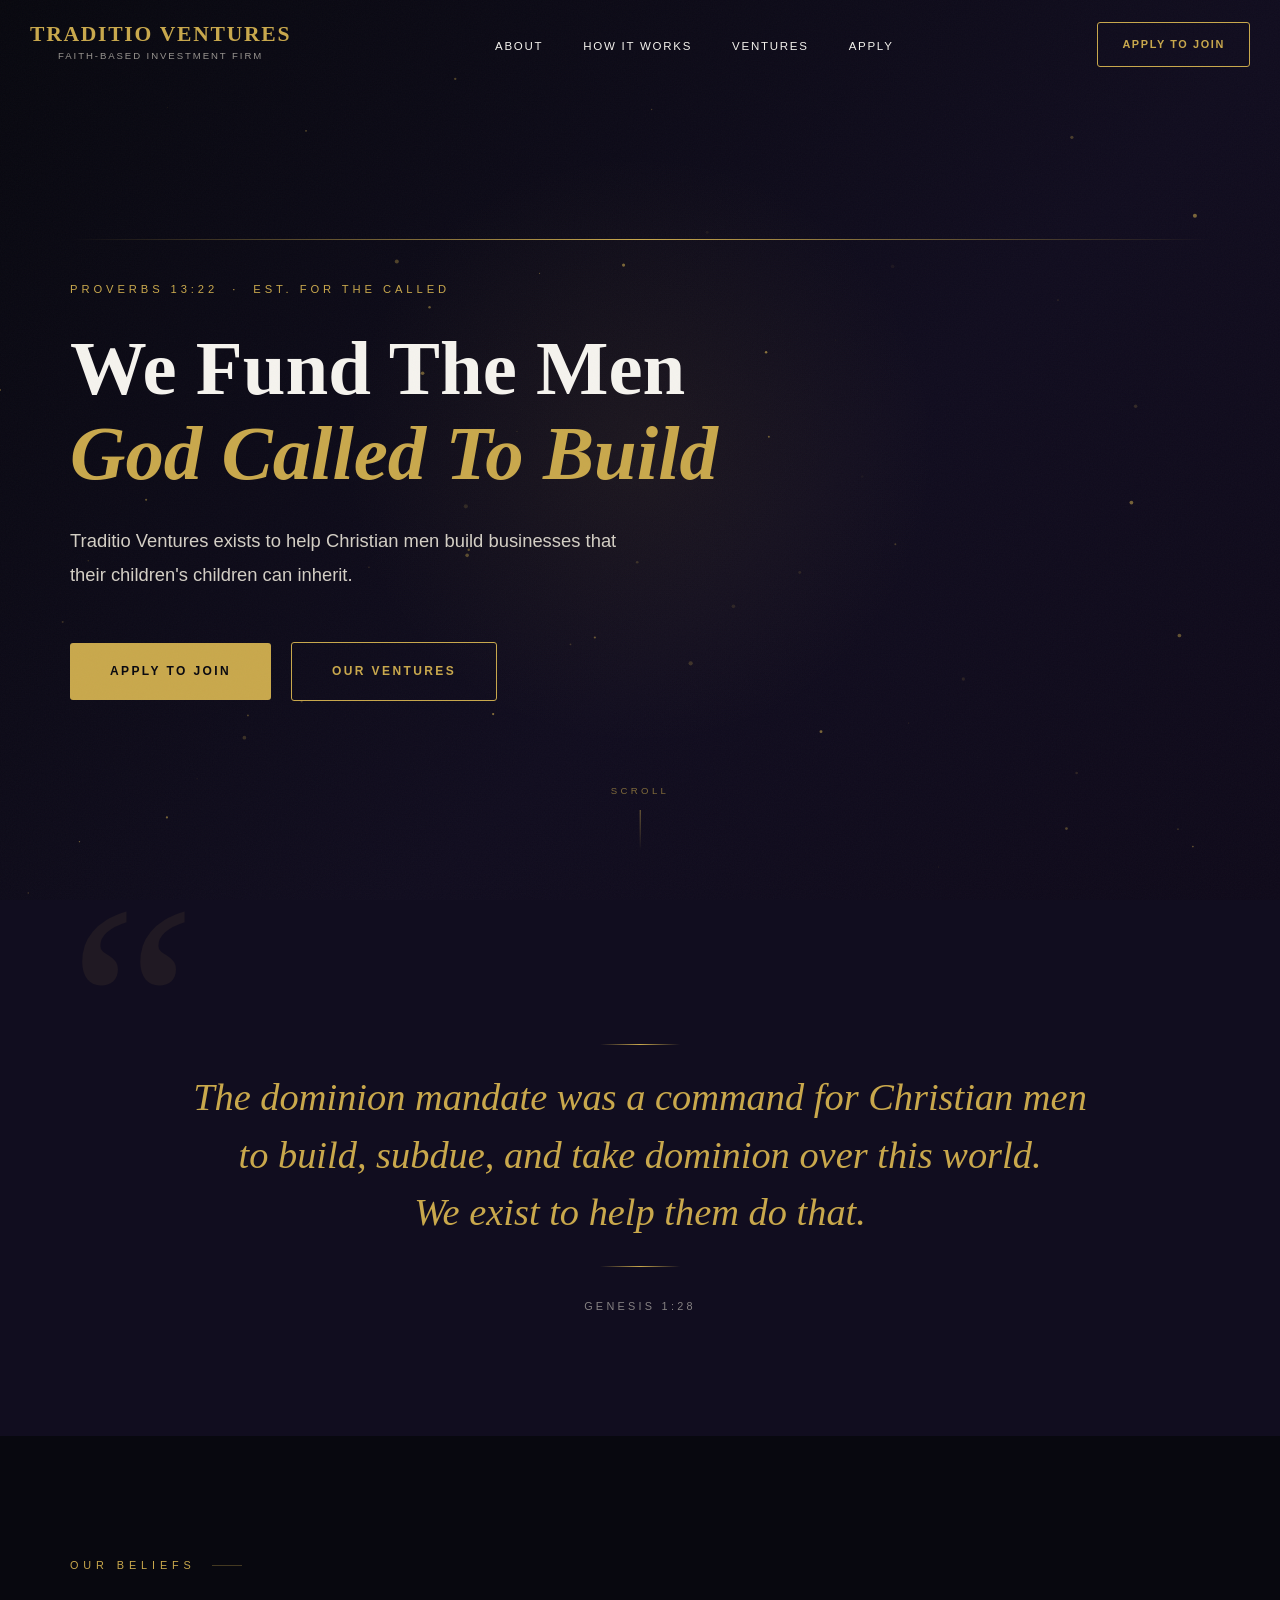
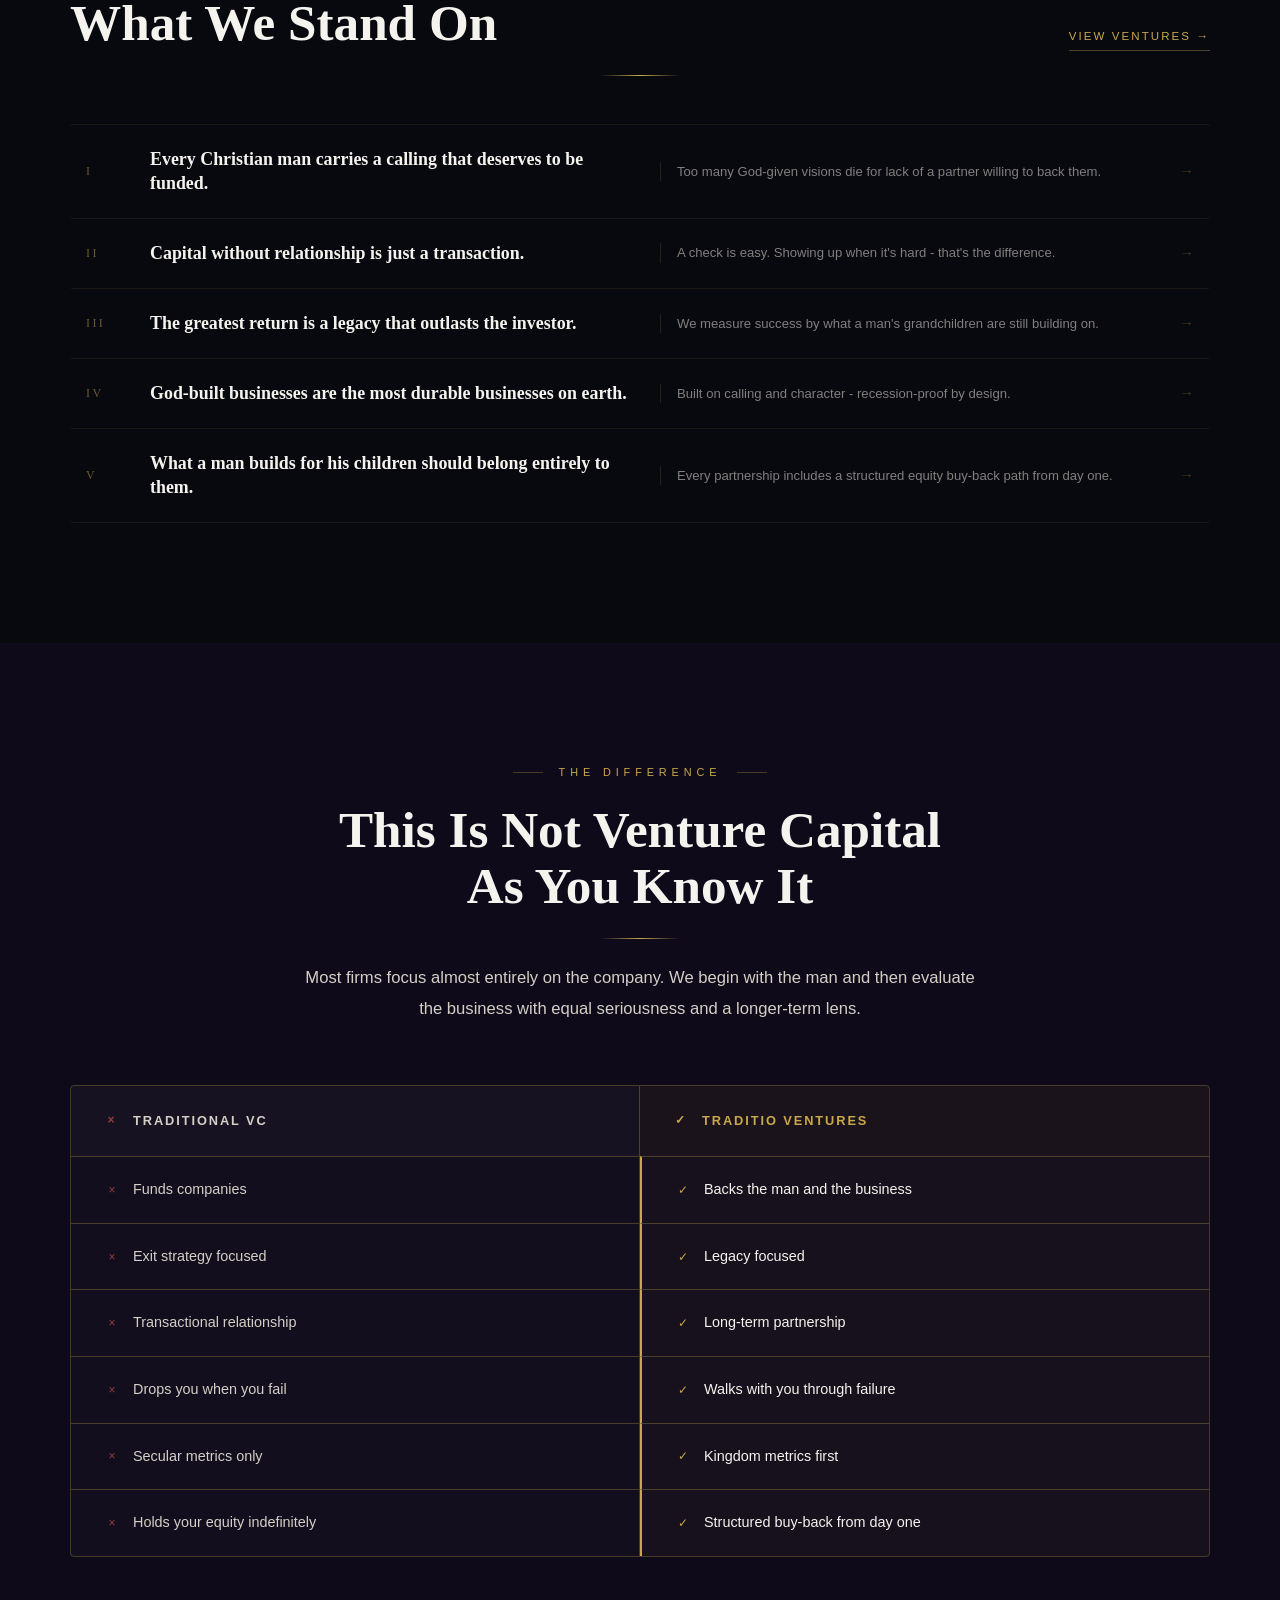
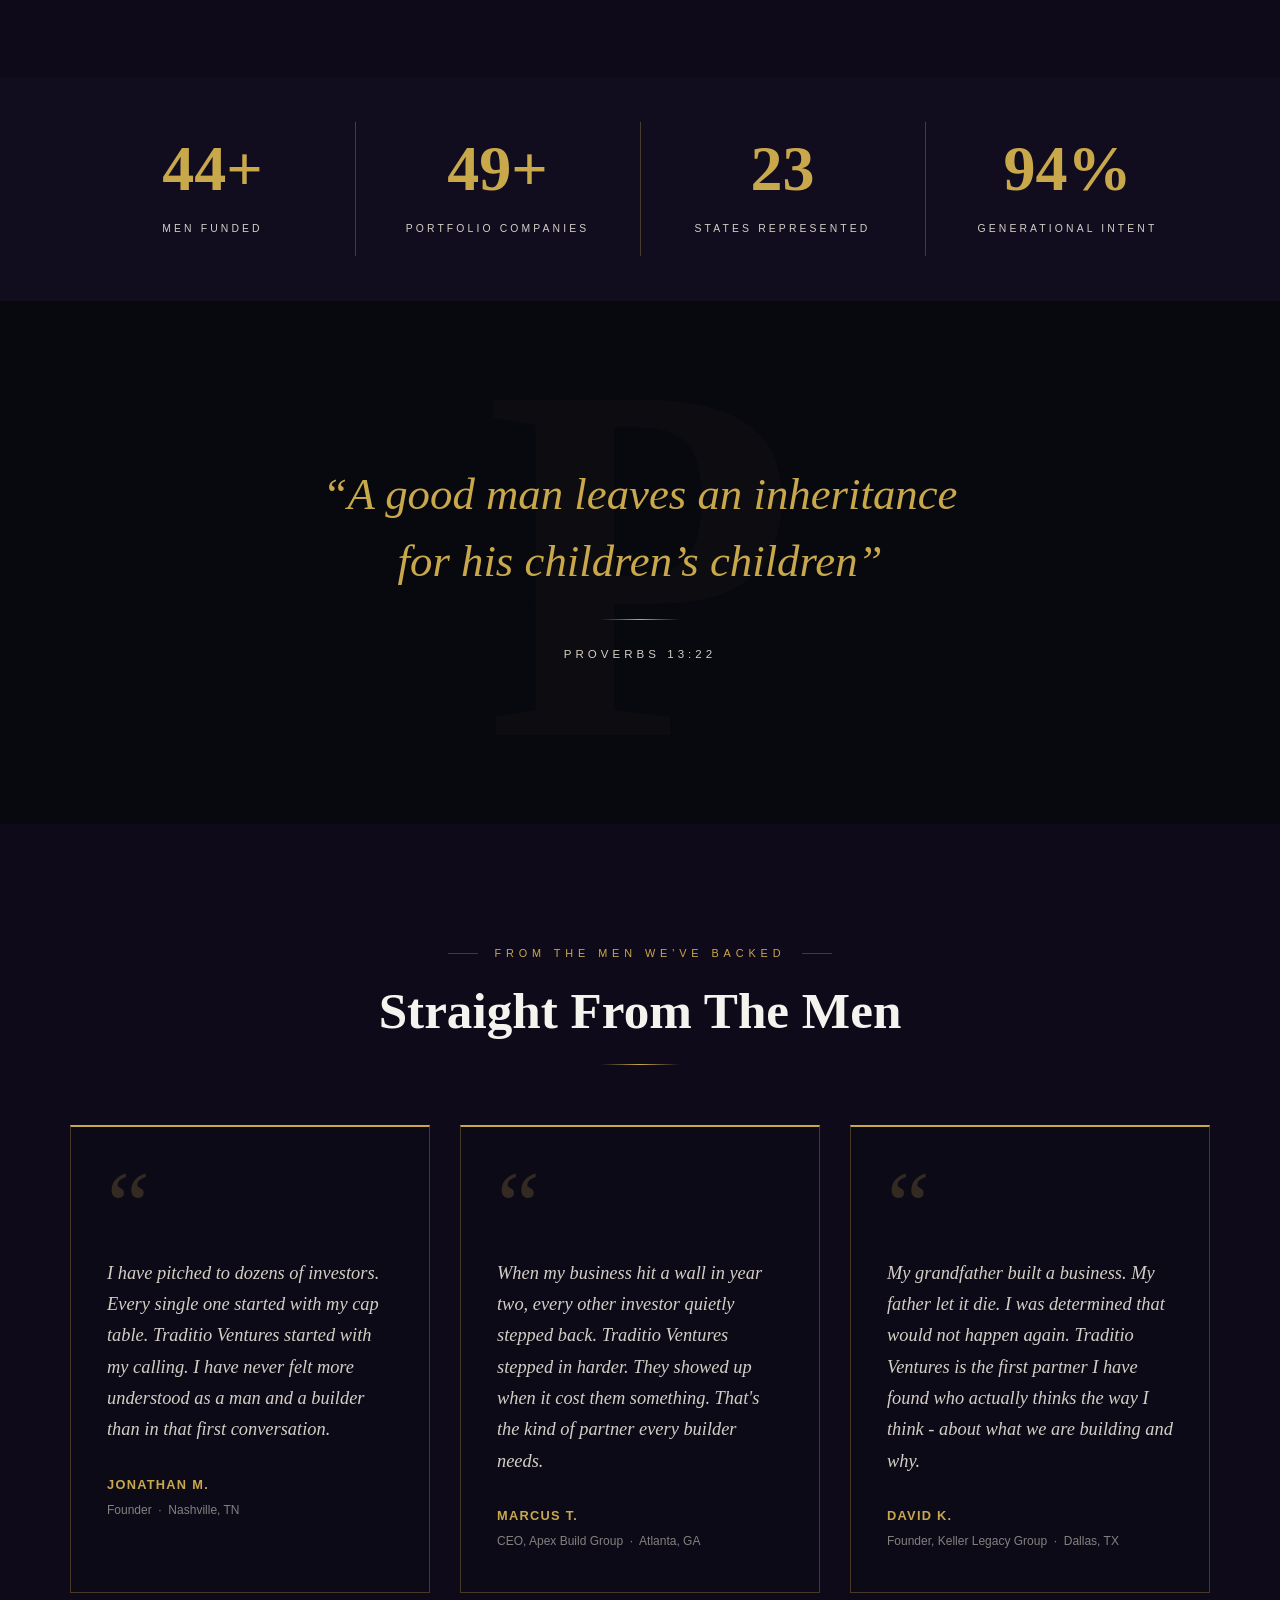
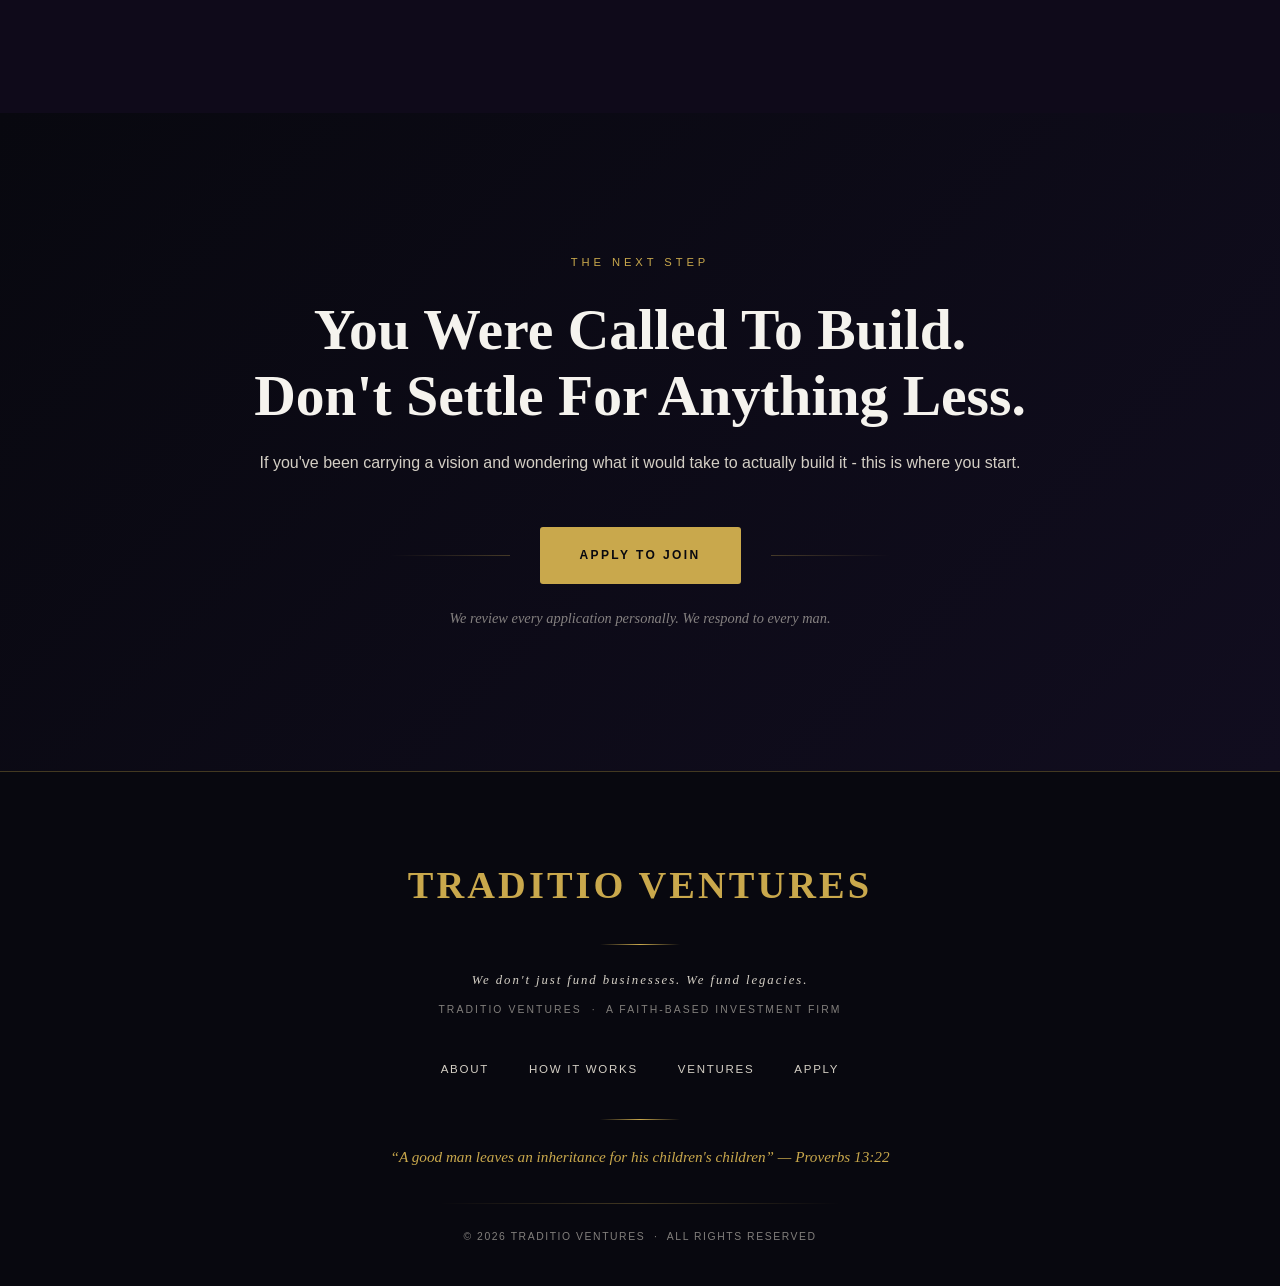
==== commit 6f1f75f5: "Add files via upload" ====
--- a/index.html
+++ b/index.html
@@ -12,7 +12,9 @@
 <body>
 
   <div class="page-loader" aria-hidden="true">
-    <span class="page-loader__text">Traditio Ventures</span>
+    <div class="page-loader__inner">
+      <span class="page-loader__text">Traditio Ventures</span>
+    </div>
   </div>
 
   <nav class="nav" role="navigation" aria-label="Main navigation">
--- a/styles.css
+++ b/styles.css
@@ -1622,14 +1622,36 @@
   visibility: hidden;
 }
 
+.page-loader__inner {
+  display: flex;
+  flex-direction: column;
+  align-items: center;
+  gap: 14px;
+  opacity: 0;
+  animation: loaderFade 1.5s ease forwards;
+}
+
 .page-loader__text {
   font-family: var(--font-display);
   font-size: 1.8rem;
   font-weight: 700;
   letter-spacing: 0.1em;
   color: var(--gold);
-  opacity: 0;
-  animation: loaderFade 1.5s ease forwards;
+}
+
+.page-loader__line {
+  width: 58px;
+  height: 1px;
+  background: linear-gradient(90deg, transparent, var(--gold), transparent);
+}
+
+.page-loader__sub {
+  font-family: var(--font-body);
+  font-size: 0.7rem;
+  letter-spacing: 0.32em;
+  text-transform: uppercase;
+  color: var(--text-secondary);
+  opacity: 0.82;
 }
 
 @keyframes loaderFade {
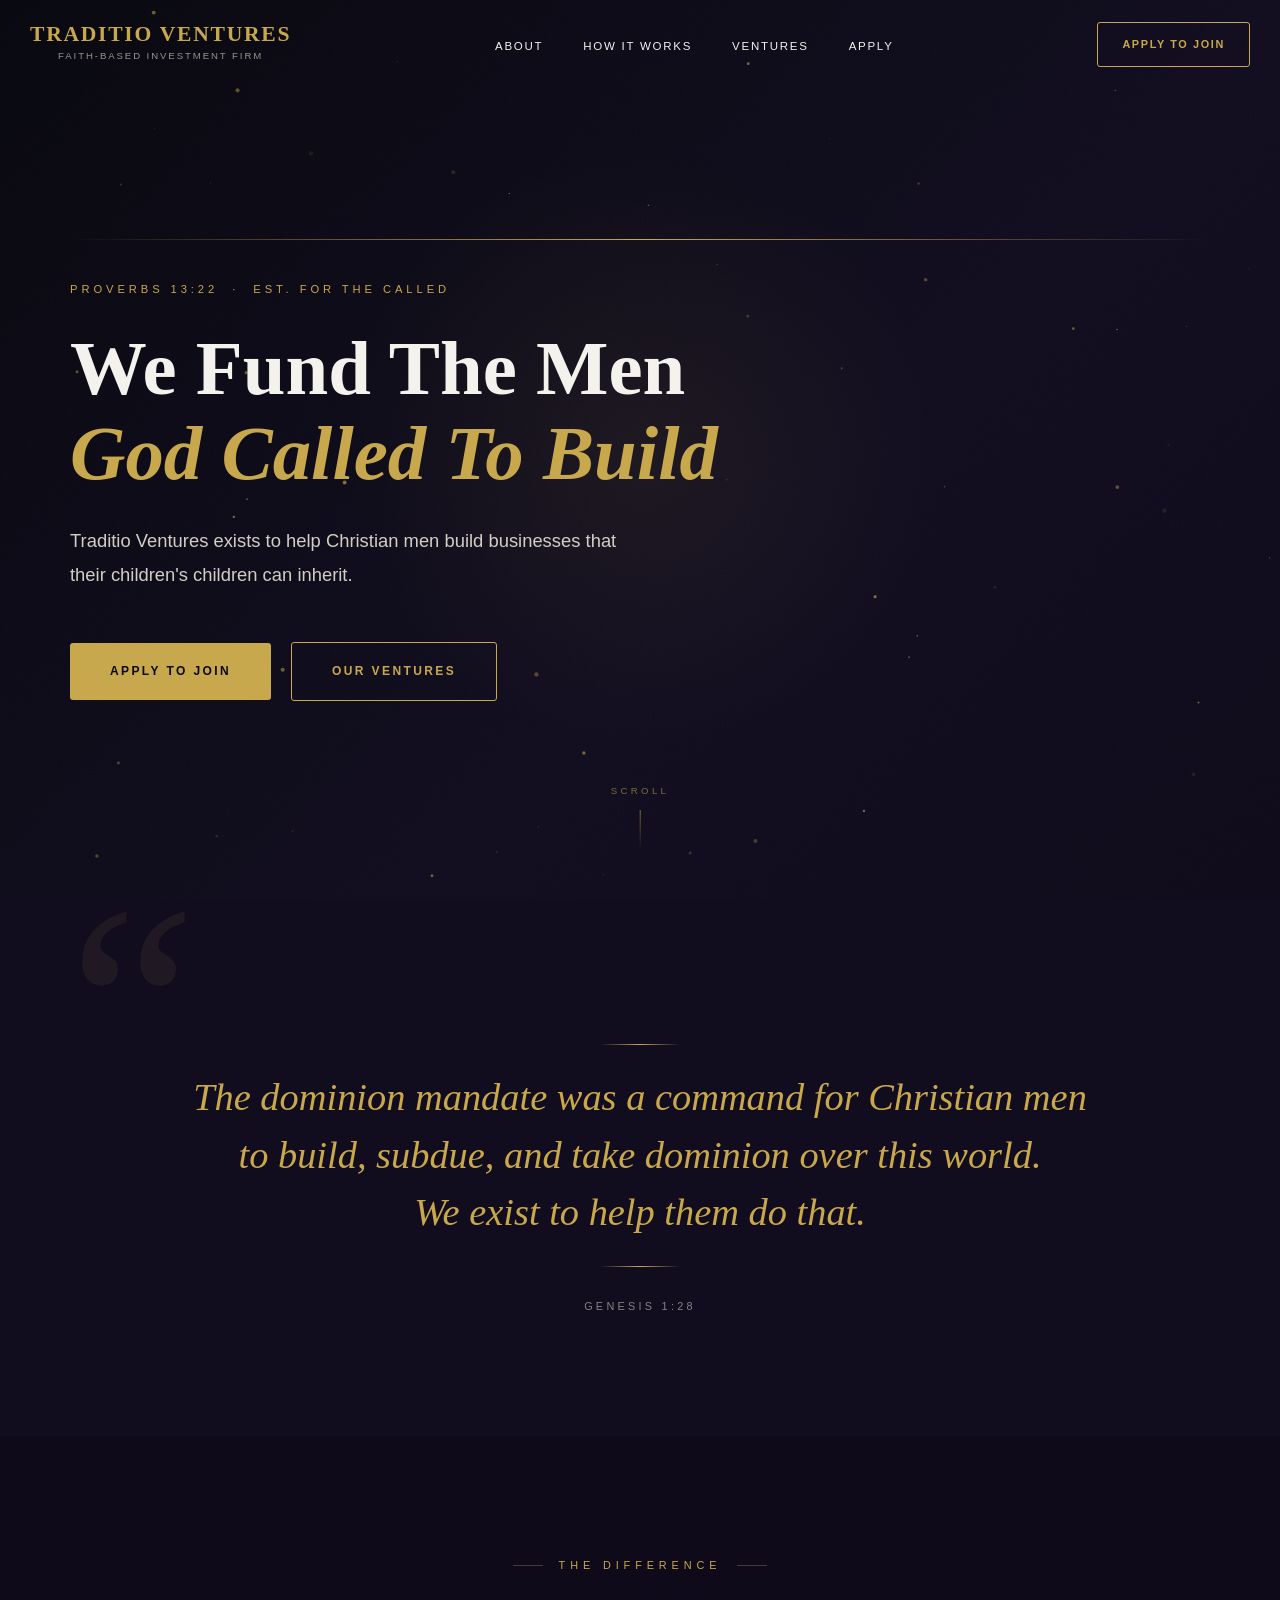
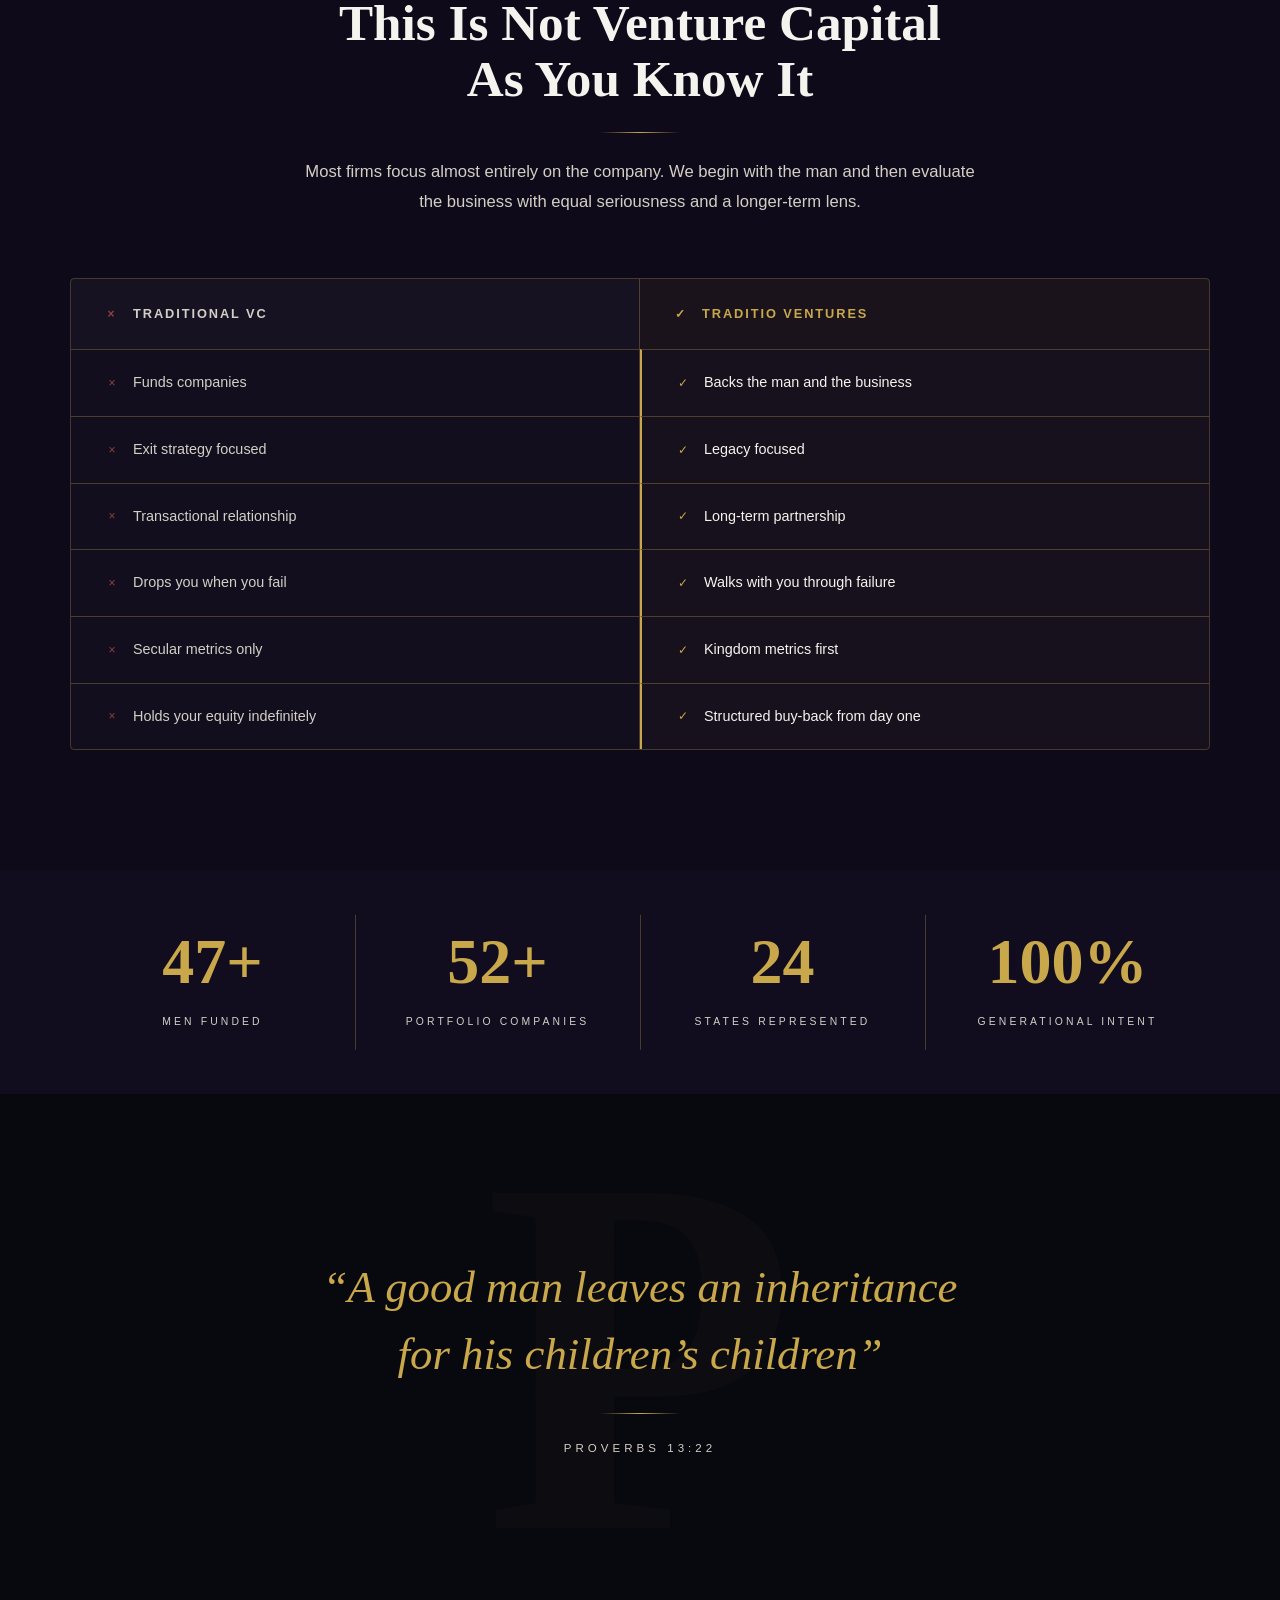
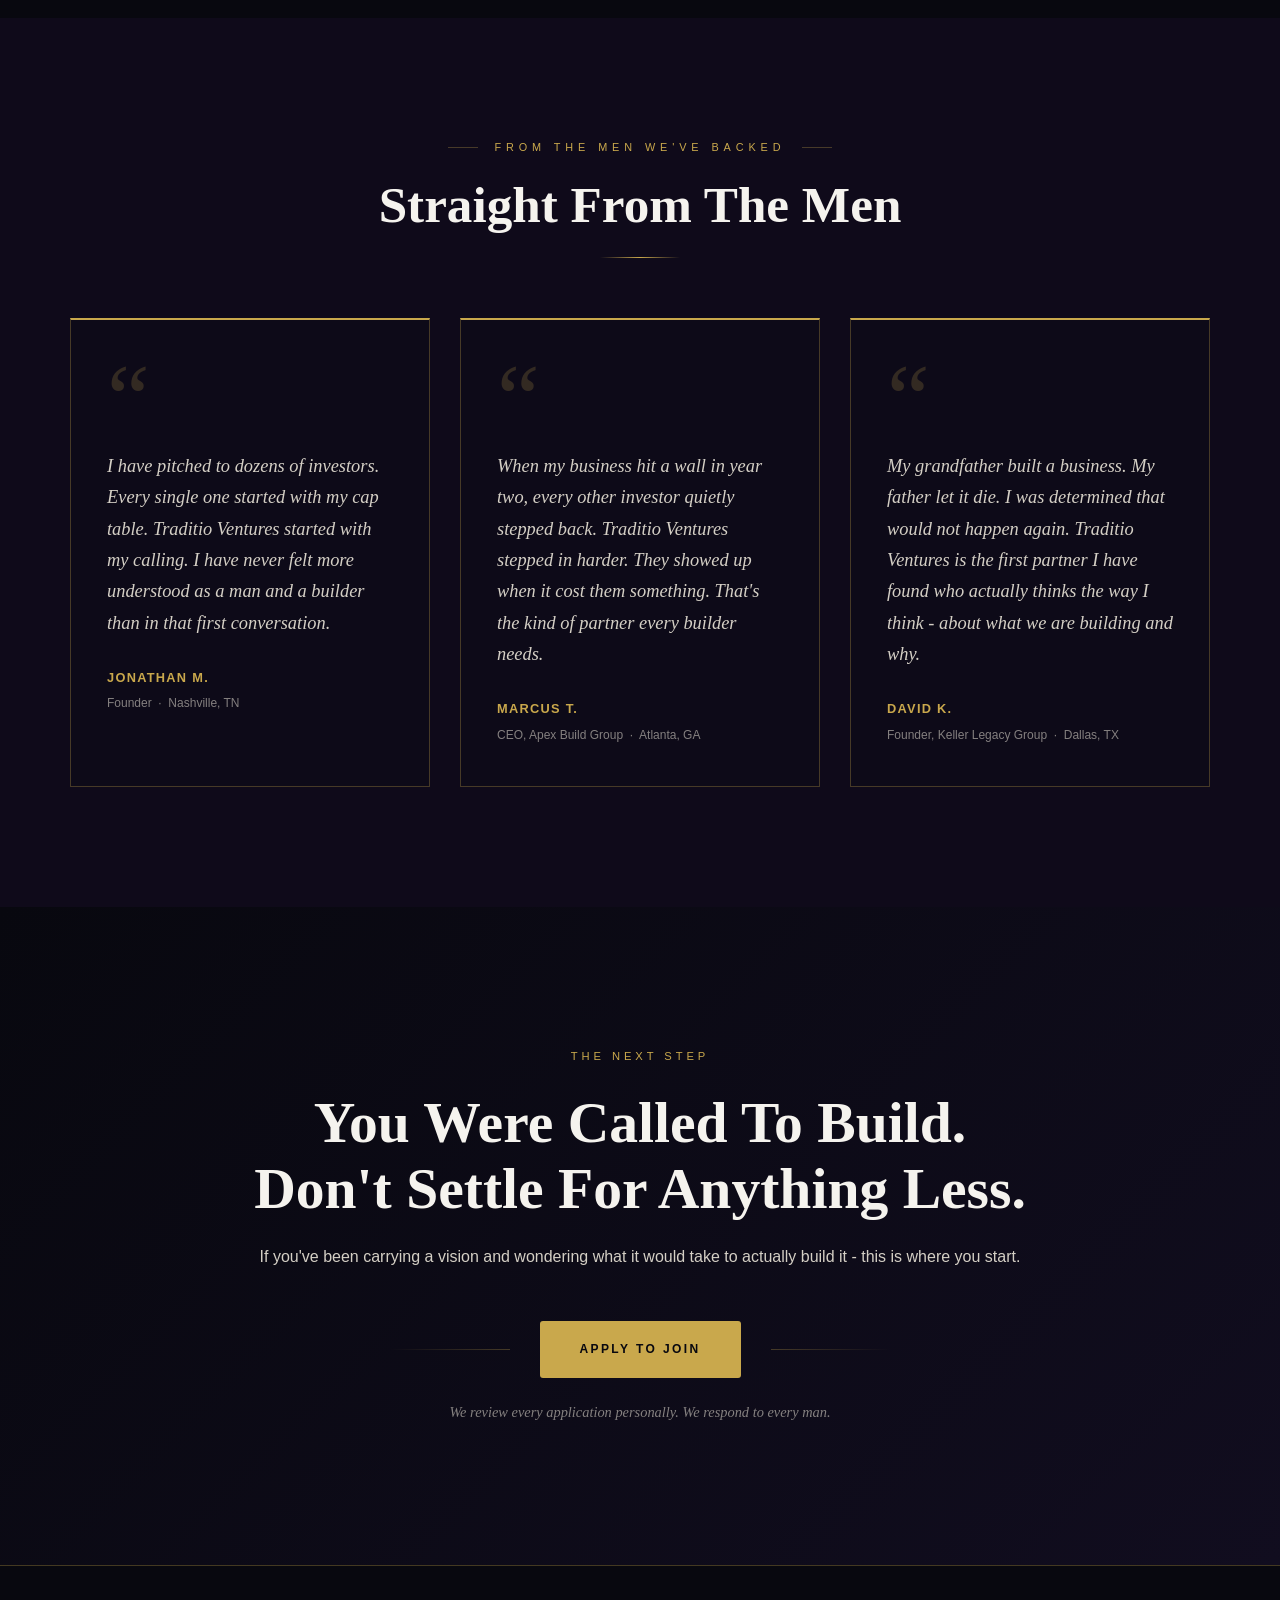
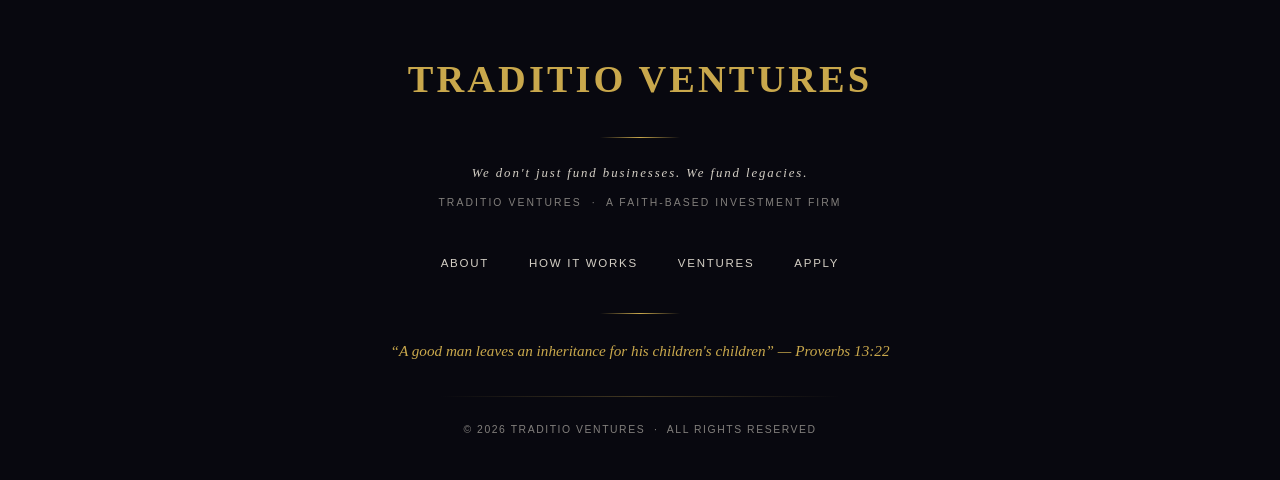
==== commit 5402ee6d: "Add files via upload" ====
--- a/index.html
+++ b/index.html
@@ -89,63 +89,6 @@
       </div>
     </section>
 
-    <!-- WHAT WE BELIEVE -->
-    <section class="beliefs-strip section-pad bg-primary" aria-label="What We Believe">
-      <div class="container">
-
-        <div class="beliefs-strip__header fade-up">
-          <div>
-            <p class="section-label left">Our Beliefs</p>
-            <h2 class="section-headline" style="margin-bottom:0;">What We Stand On</h2>
-          </div>
-          <a href="ventures.html" class="beliefs-strip__more">
-            View Ventures <span aria-hidden="true">&rarr;</span>
-          </a>
-        </div>
-
-        <div class="gold-line fade-up" style="margin-bottom: 48px;"></div>
-
-        <div class="beliefs-list">
-
-          <a href="ventures.html" class="belief-row fade-up">
-            <span class="belief-row__num">I</span>
-            <span class="belief-row__title">Every Christian man carries a calling that deserves to be funded.</span>
-            <span class="belief-row__snippet">Too many God-given visions die for lack of a partner willing to back them.</span>
-            <span class="belief-row__arrow" aria-hidden="true">&rarr;</span>
-          </a>
-
-          <a href="ventures.html" class="belief-row fade-up fade-up-delay-1">
-            <span class="belief-row__num">II</span>
-            <span class="belief-row__title">Capital without relationship is just a transaction.</span>
-            <span class="belief-row__snippet">A check is easy. Showing up when it's hard - that's the difference.</span>
-            <span class="belief-row__arrow" aria-hidden="true">&rarr;</span>
-          </a>
-
-          <a href="ventures.html" class="belief-row fade-up fade-up-delay-2">
-            <span class="belief-row__num">III</span>
-            <span class="belief-row__title">The greatest return is a legacy that outlasts the investor.</span>
-            <span class="belief-row__snippet">We measure success by what a man's grandchildren are still building on.</span>
-            <span class="belief-row__arrow" aria-hidden="true">&rarr;</span>
-          </a>
-
-          <a href="ventures.html" class="belief-row fade-up fade-up-delay-3">
-            <span class="belief-row__num">IV</span>
-            <span class="belief-row__title">God-built businesses are the most durable businesses on earth.</span>
-            <span class="belief-row__snippet">Built on calling and character - recession-proof by design.</span>
-            <span class="belief-row__arrow" aria-hidden="true">&rarr;</span>
-          </a>
-
-          <a href="ventures.html" class="belief-row fade-up fade-up-delay-4">
-            <span class="belief-row__num">V</span>
-            <span class="belief-row__title">What a man builds for his children should belong entirely to them.</span>
-            <span class="belief-row__snippet">Every partnership includes a structured equity buy-back path from day one.</span>
-            <span class="belief-row__arrow" aria-hidden="true">&rarr;</span>
-          </a>
-
-        </div>
-      </div>
-    </section>
-
     <!-- HOW WE ARE DIFFERENT -->
     <section class="section-pad bg-tertiary" aria-label="How We Are Different">
       <div class="container">
@@ -364,45 +307,6 @@
       border-bottom: 1px solid rgba(201,168,76,0.35);
       transition: color 0.25s ease, border-color 0.25s ease;
     }
-    .beliefs-strip__more:hover { color: var(--gold-bright); border-color: var(--gold); }
-    .beliefs-list { display: flex; flex-direction: column; }
-    .belief-row {
-      display: grid; grid-template-columns: 36px 1fr 1fr 24px;
-      align-items: center; gap: 0 28px; padding: 22px 16px;
-      text-decoration: none; border-bottom: 1px solid rgba(201,168,76,0.1);
-      border-radius: 3px; transition: background 0.25s ease, padding-left 0.25s ease;
-    }
-    .belief-row:first-child { border-top: 1px solid rgba(201,168,76,0.1); }
-    .belief-row:hover { background: rgba(201,168,76,0.05); padding-left: 24px; }
-    .belief-row:hover .belief-row__num,
-    .belief-row:hover .belief-row__arrow { color: var(--gold); }
-    .belief-row:hover .belief-row__title { color: var(--gold-bright); }
-    .belief-row__num {
-      font-family: var(--font-display); font-size: 0.75rem;
-      letter-spacing: 0.2em; color: rgba(201,168,76,0.5); transition: color 0.25s ease;
-    }
-    .belief-row__title {
-      font-family: var(--font-display); font-size: clamp(1rem, 1.4vw, 1.2rem);
-      font-weight: 600; color: var(--text-primary); line-height: 1.35; transition: color 0.25s ease;
-    }
-    .belief-row__snippet {
-      font-family: var(--font-body); font-size: 0.82rem; color: var(--text-muted);
-      line-height: 1.5; padding-left: 16px; border-left: 1px solid rgba(201,168,76,0.15);
-    }
-    .belief-row__arrow {
-      font-size: 0.9rem; color: rgba(201,168,76,0.3); text-align: right;
-      transition: color 0.25s ease, transform 0.25s ease;
-    }
-    .belief-row:hover .belief-row__arrow { transform: translateX(4px); }
-    @media (max-width: 768px) {
-      .beliefs-strip__header { flex-direction: column; align-items: flex-start; }
-      .belief-row {
-        grid-template-columns: 28px 1fr 20px;
-        grid-template-rows: auto auto; gap: 4px 16px;
-      }
-      .belief-row__snippet { grid-column: 2; border-left: none; padding-left: 0; margin-top: 4px; }
-      .belief-row__arrow { grid-row: 1; }
-    }
   </style>
 
 </body>
